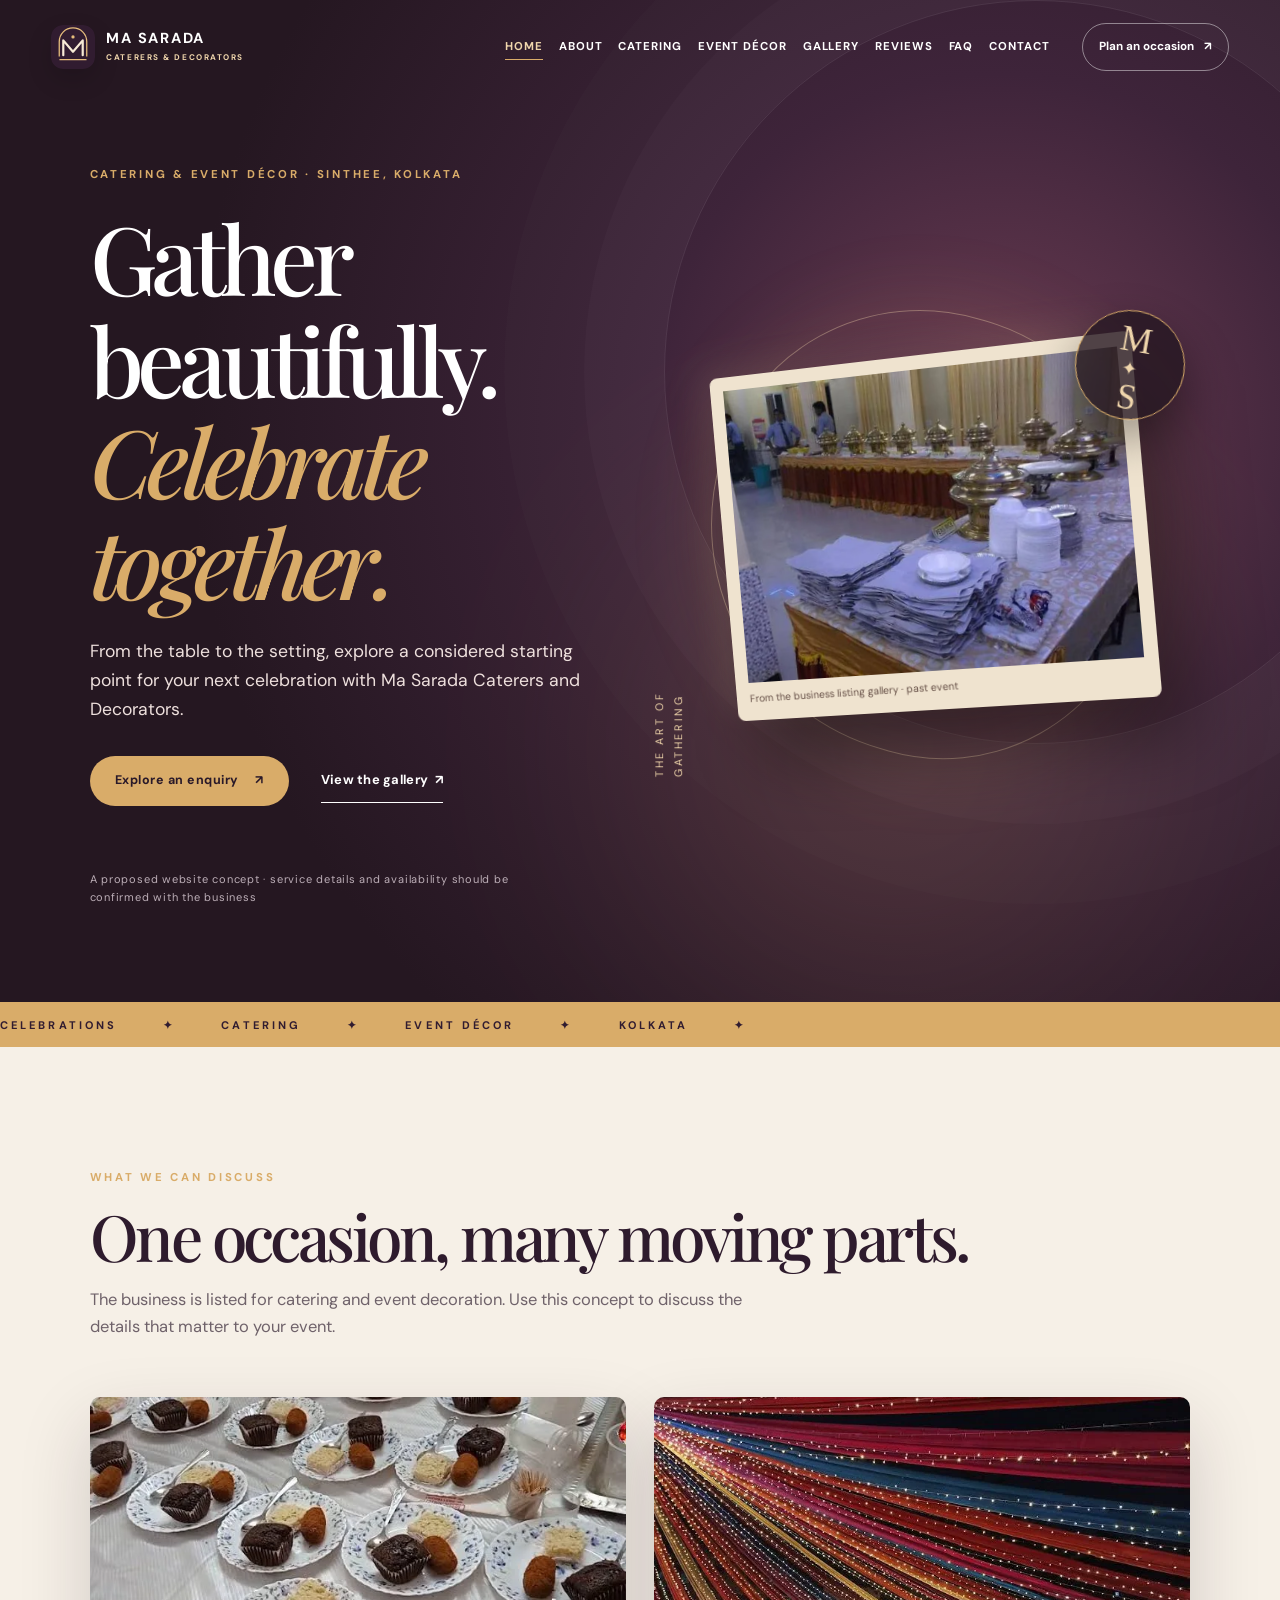
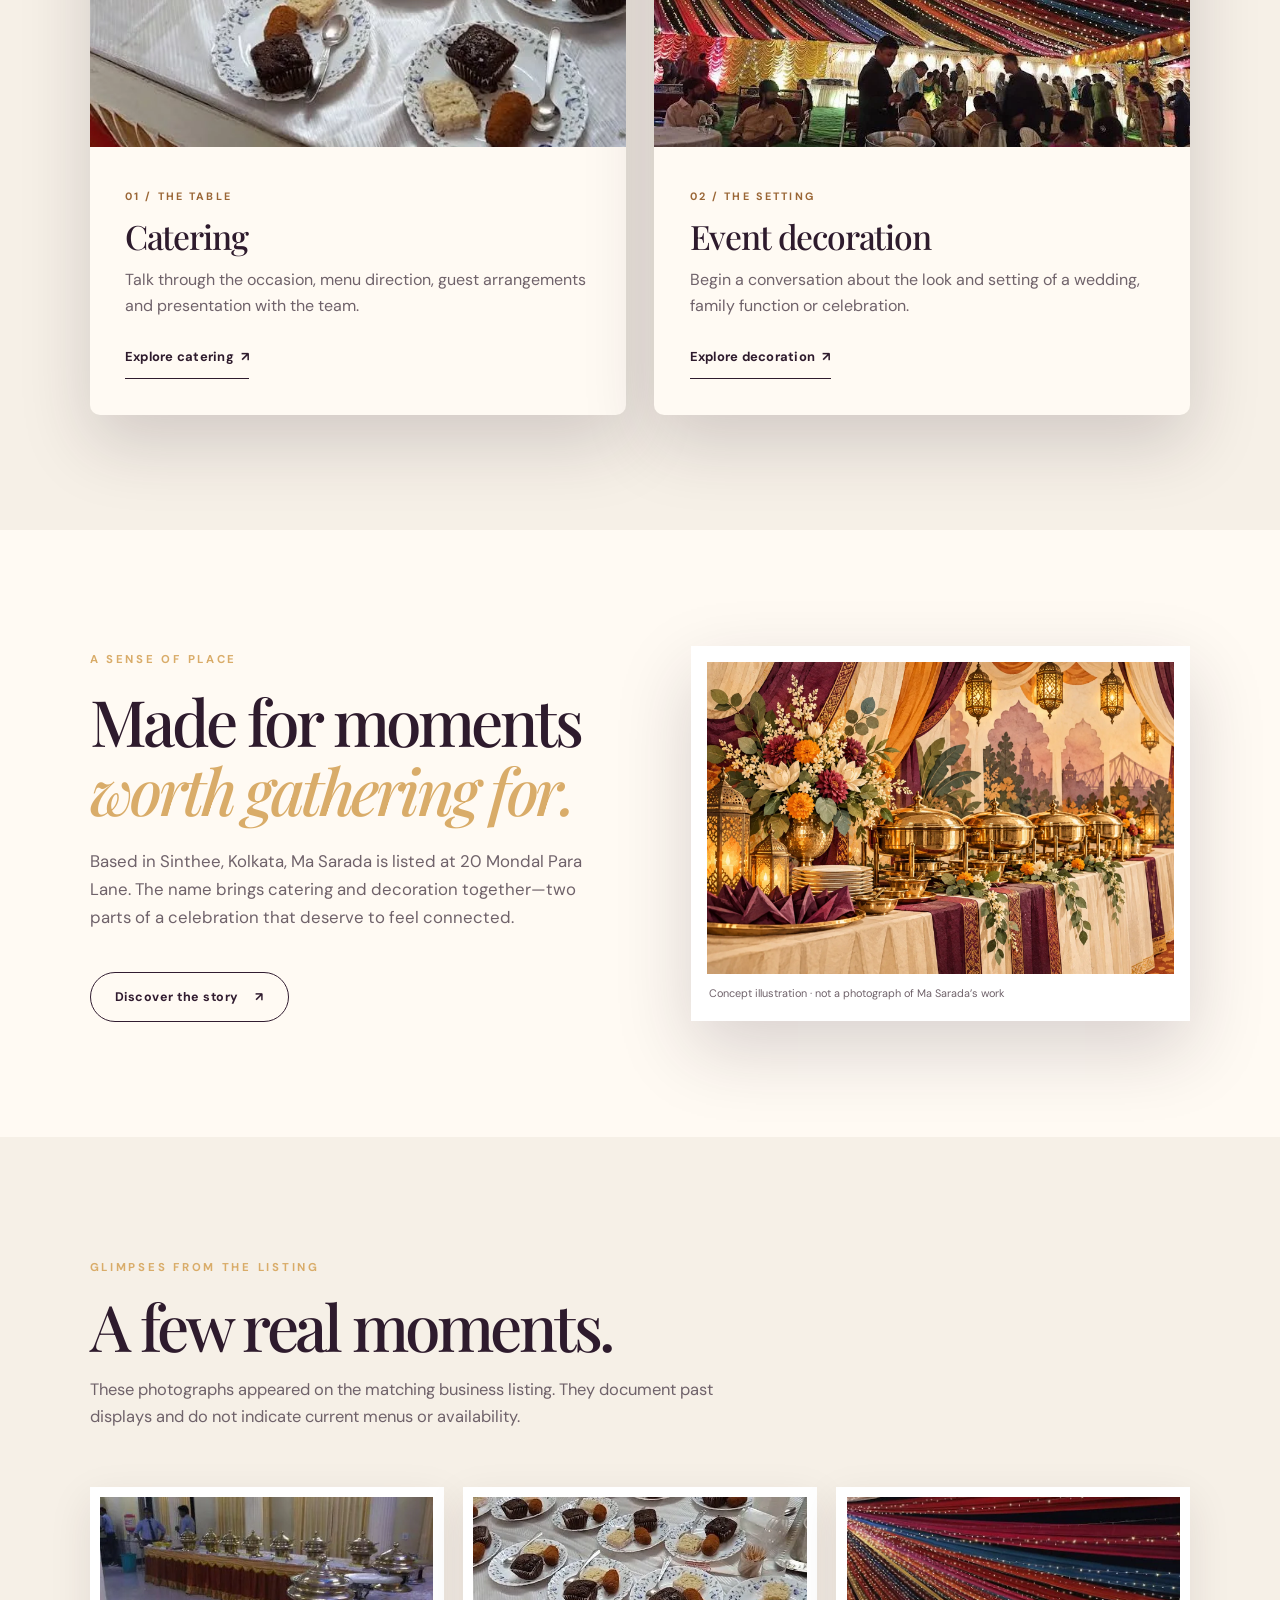
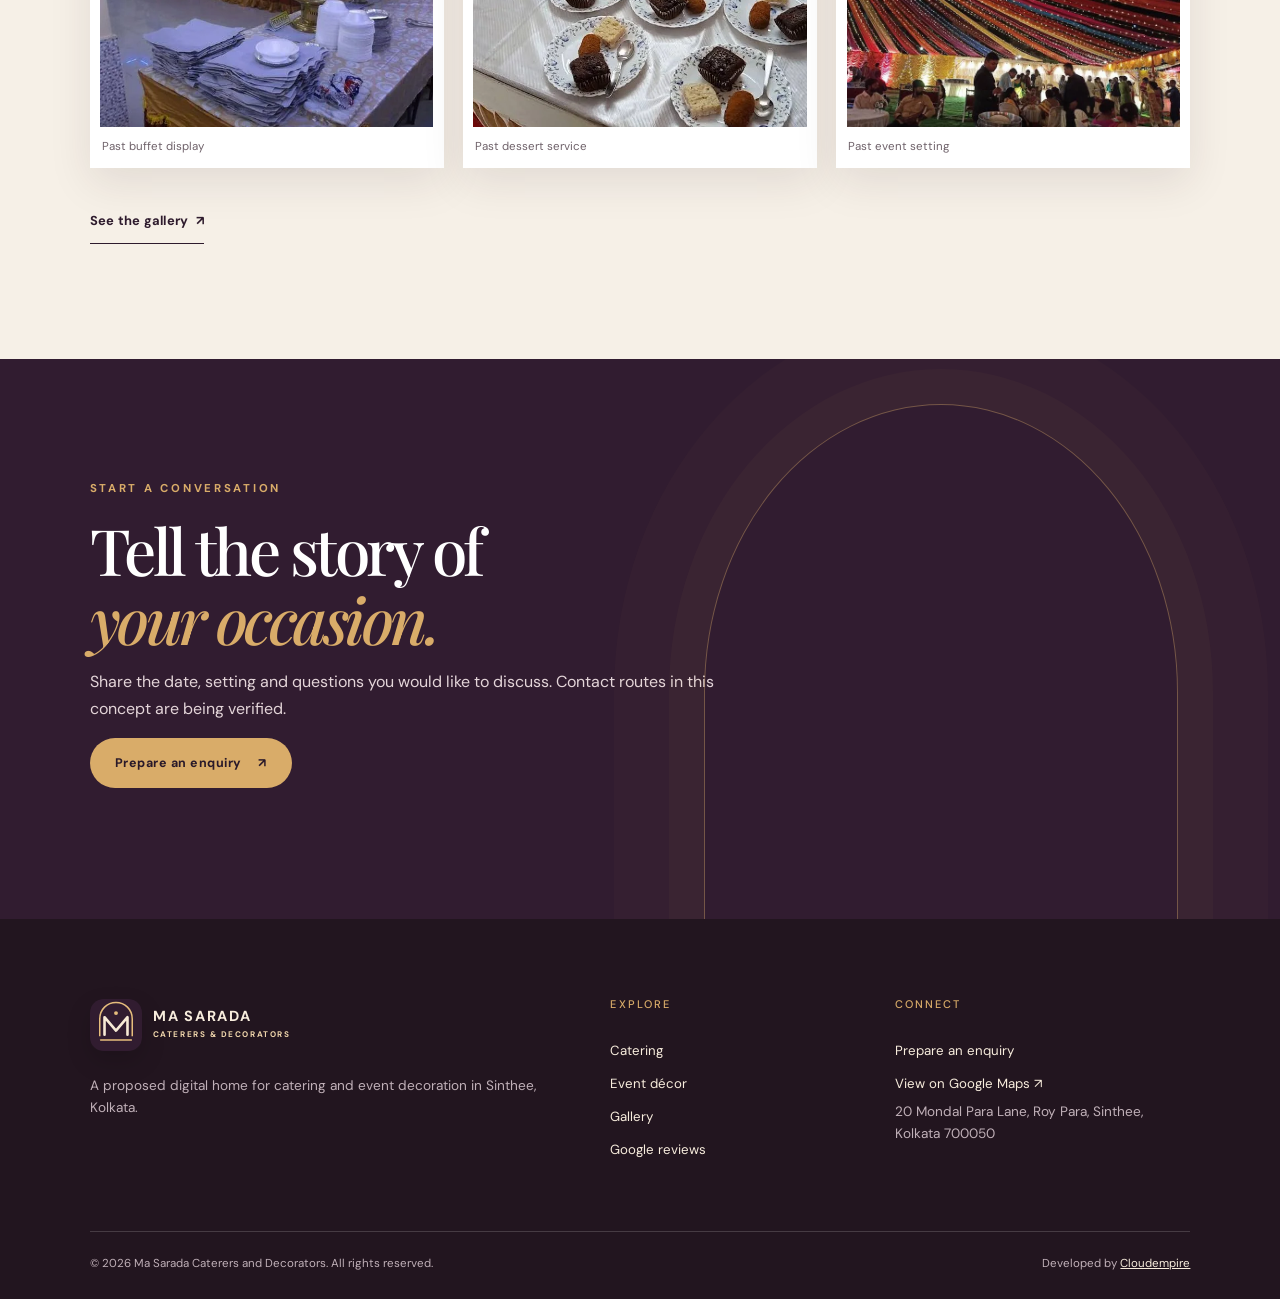
==== index.html @ 52043124 "Build Ma Sarada catering and decor website concept" ====
<!doctype html><html lang="en"><head><meta charset="utf-8"><meta name="viewport" content="width=device-width, initial-scale=1"><title>Ma Sarada Caterers and Decorators | Catering &amp; Event Décor in Sinthee</title><meta name="description" content="A proposed website concept for Ma Sarada Caterers and Decorators in Sinthee, Kolkata. Explore catering and celebration décor, photos, reviews, and ways to enquire."><link rel="canonical" href="https://cloudempiretech.github.io/ma-sarada-caterers-decorators-kolkata/"><meta name="theme-color" content="#311c30"><link rel="icon" type="image/svg+xml" href="favicon.svg"><link rel="stylesheet" href="styles.css"><meta property="og:title" content="Ma Sarada Caterers and Decorators | Catering &amp; Event Décor in Sinthee"><meta property="og:description" content="A proposed website concept for Ma Sarada Caterers and Decorators in Sinthee, Kolkata. Explore catering and celebration décor, photos, reviews, and ways to enquire."><meta property="og:url" content="https://cloudempiretech.github.io/ma-sarada-caterers-decorators-kolkata/"><meta property="og:type" content="website"><script type="application/ld+json">{"@context": "https://schema.org", "@type": "LocalBusiness", "name": "Ma Sarada Caterers and Decorators", "url": "https://cloudempiretech.github.io/ma-sarada-caterers-decorators-kolkata/", "description": "Catering and event decoration business listed in Sinthee, Kolkata.", "address": {"@type": "PostalAddress", "streetAddress": "20 Mondal Para Lane, Roy Para, Sinthee", "addressLocality": "Kolkata", "addressRegion": "West Bengal", "postalCode": "700050", "addressCountry": "IN"}, "hasMap": "https://www.google.com/maps/place/MA+SARADA+CATERERS+AND+DECORATORS/@22.62875,88.3886978,17z/data=!4m6!3m5!1s0x39f89deec45384e9:0x9afb1048fc7a527e!8m2!3d22.62875!4d88.3886978!16s%2Fg%2F11fxdtw3sg", "image": ["https://cloudempiretech.github.io/ma-sarada-caterers-decorators-kolkata/real-buffet.webp", "https://cloudempiretech.github.io/ma-sarada-caterers-decorators-kolkata/real-event.webp"]}</script></head><body><a class="skip-link" href="#main">Skip to content</a><div class="intro-veil" aria-hidden="true"></div><header class="site-header"><a class="brand" href="index.html" aria-label="Ma Sarada home"><img src="logo.svg" alt="" width="44" height="44"><span>MA SARADA<small>CATERERS & DECORATORS</small></span></a><nav id="site-nav" aria-label="Main navigation"><a href="index.html" class="active" aria-current=page>Home</a><a href="about.html" class="" >About</a><a href="catering.html" class="" >Catering</a><a href="decor.html" class="" >Event décor</a><a href="gallery.html" class="" >Gallery</a><a href="reviews.html" class="" >Reviews</a><a href="faq.html" class="" >FAQ</a><a href="contact.html" class="" >Contact</a></nav><a class="header-action" href="contact.html">Plan an occasion <span aria-hidden="true">↗</span></a><button class="menu-toggle" type="button" aria-expanded="false" aria-controls="site-nav" aria-label="Open menu"><span></span><span></span><span></span></button></header><main id="main">
<section class="hero"><div class="hero-glow"></div><div class="hero-copy"><span class="eyebrow">CATERING & EVENT DÉCOR · SINTHEE, KOLKATA</span><h1>Gather beautifully.<br><em>Celebrate together.</em></h1><p>From the table to the setting, explore a considered starting point for your next celebration with Ma Sarada Caterers and Decorators.</p><div class="actions"><a class="button button-gold" href="contact.html">Explore an enquiry<span aria-hidden="true">↗</span></a><a class="text-link" href="gallery.html">View the gallery <span aria-hidden="true">↗</span></a></div><div class="hero-note">A proposed website concept · service details and availability should be confirmed with the business</div></div><div class="hero-stage" aria-label="Catering gallery feature"><div class="stage-orbit"></div><figure class="hero-photo float-card"><img class="" src="real-buffet.webp" alt="Past event buffet with covered serving dishes and laid plates in the business gallery" loading="eager" decoding="async"><figcaption>From the business listing gallery · past event</figcaption></figure><div class="stage-seal">M<span>✦</span>S</div><div class="stage-caption">THE ART OF<br>GATHERING</div></div></section>
<section class="marquee" aria-label="Website sections"><div>CELEBRATIONS <span>✦</span> CATERING <span>✦</span> EVENT DÉCOR <span>✦</span> KOLKATA <span>✦</span></div></section>
<section class="section cream"><div class="section-head reveal"><span class="eyebrow">WHAT WE CAN DISCUSS</span><h2>One occasion, many moving parts.</h2><p>The business is listed for catering and event decoration. Use this concept to discuss the details that matter to your event.</p></div>
<div class="service-grid"><article class="service-card reveal"><div class="service-media"><img class="" src="real-dessert.webp" alt="Past catering display with plated sweets and desserts in the business gallery" loading="lazy" decoding="async"></div><div class="service-copy"><span class="service-number">01 / THE TABLE</span><h3>Catering</h3><p>Talk through the occasion, menu direction, guest arrangements and presentation with the team.</p><a class="arrow-link" href="catering.html">Explore catering <span aria-hidden="true">↗</span></a></div></article><article class="service-card reveal"><div class="service-media"><img class="" src="real-event.webp" alt="Past decorated gathering beneath a colourful fabric canopy in the business gallery" loading="lazy" decoding="async"></div><div class="service-copy"><span class="service-number">02 / THE SETTING</span><h3>Event decoration</h3><p>Begin a conversation about the look and setting of a wedding, family function or celebration.</p><a class="arrow-link" href="decor.html">Explore decoration <span aria-hidden="true">↗</span></a></div></article></div></section>
<section class="section story-split"><div class="story-copy reveal"><span class="eyebrow">A SENSE OF PLACE</span><h2>Made for moments<br><em>worth gathering for.</em></h2><p>Based in Sinthee, Kolkata, Ma Sarada is listed at 20 Mondal Para Lane. The name brings catering and decoration together—two parts of a celebration that deserve to feel connected.</p><a class="button button-outline" href="about.html">Discover the story <span aria-hidden="true">↗</span></a></div><figure class="illustration-frame reveal"><img class="" src="illustration-buffet.webp" alt="Illustration of a festive buffet with brass serving dishes and flowers" loading="lazy" decoding="async"><figcaption>Concept illustration · not a photograph of Ma Sarada’s work</figcaption></figure></section>
<section class="section cream"><div class="section-head reveal"><span class="eyebrow">GLIMPSES FROM THE LISTING</span><h2>A few real moments.</h2><p>These photographs appeared on the matching business listing. They document past displays and do not indicate current menus or availability.</p></div><div class="photo-row reveal"><figure><img class="" src="real-buffet.webp" alt="Past event buffet with covered dishes" loading="lazy" decoding="async"><figcaption>Past buffet display</figcaption></figure><figure><img class="" src="real-dessert.webp" alt="Plated desserts at a past catered event" loading="lazy" decoding="async"><figcaption>Past dessert service</figcaption></figure><figure><img class="" src="real-event.webp" alt="Past decorated event canopy with guests" loading="lazy" decoding="async"><figcaption>Past event setting</figcaption></figure></div><a class="arrow-link" href="gallery.html">See the gallery <span aria-hidden="true">↗</span></a></section>
<section class="section final-cta"><div class="reveal"><span class="eyebrow">START A CONVERSATION</span><h2>Tell the story of<br><em>your occasion.</em></h2><p>Share the date, setting and questions you would like to discuss. Contact routes in this concept are being verified.</p><a class="button button-gold" href="contact.html">Prepare an enquiry<span aria-hidden="true">↗</span></a></div><div class="cta-arch" aria-hidden="true"></div></section></main><footer class="footer"><div class="footer-main"><div><a class="brand footer-brand" href="index.html"><img src="logo.svg" alt="" width="52" height="52"><span>MA SARADA<small>CATERERS & DECORATORS</small></span></a><p>A proposed digital home for catering and event decoration in Sinthee, Kolkata.</p></div><div><h2>Explore</h2><a href="catering.html">Catering</a><a href="decor.html">Event décor</a><a href="gallery.html">Gallery</a><a href="reviews.html">Google reviews</a></div><div><h2>Connect</h2><a href="contact.html">Prepare an enquiry</a><a href="https://www.google.com/maps/place/MA+SARADA+CATERERS+AND+DECORATORS/@22.62875,88.3886978,17z/data=!4m6!3m5!1s0x39f89deec45384e9:0x9afb1048fc7a527e!8m2!3d22.62875!4d88.3886978!16s%2Fg%2F11fxdtw3sg" target="_blank" rel="noopener noreferrer" aria-label="View Ma Sarada Caterers and Decorators on Google Maps">View on Google Maps ↗</a><p>20 Mondal Para Lane, Roy Para, Sinthee, Kolkata 700050</p></div></div><div class="footer-bottom"><span>© 2026 Ma Sarada Caterers and Decorators. All rights reserved.</span><span>Developed by <a href="https://cloudempire.tech/" target="_blank" rel="noopener noreferrer">Cloudempire</a></span></div></footer><script src="script.js" defer></script></body></html>
---- styles.css ----
@import url('https://fonts.googleapis.com/css2?family=DM+Sans:wght@400;500;600;700&family=Playfair+Display:ital,wght@0,500;0,600;1,500&display=swap');
:root{--ink:#2e1b2d;--aubergine:#311c30;--aubergine-2:#44263d;--gold:#d9ac69;--gold-light:#f0d6ac;--cream:#f6f0e7;--paper:#fffaf3;--sage:#78826a;--muted:#6f626a;--line:rgba(50,30,47,.16);--shadow:0 28px 70px rgba(47,28,45,.18)}
*{box-sizing:border-box}html{scroll-behavior:smooth}body{margin:0;background:var(--paper);color:var(--ink);font-family:'DM Sans',Arial,sans-serif;font-size:16px;line-height:1.65}img{max-width:100%;display:block}a{color:inherit;text-decoration:none}button,input,textarea,select{font:inherit}button{cursor:pointer}h1,h2,h3,p,figure{margin-top:0}h1,h2,h3{font-family:'Playfair Display',Georgia,serif;font-weight:500;line-height:1.07}h1{font-size:clamp(3.8rem,7.4vw,8rem);letter-spacing:-.065em}h2{font-size:clamp(2.7rem,5vw,5.7rem);letter-spacing:-.055em}h3{font-size:2.1rem;letter-spacing:-.035em}em{font-weight:500;color:var(--gold);font-style:italic}p{max-width:62ch}a:focus-visible,button:focus-visible,input:focus-visible,textarea:focus-visible,select:focus-visible,summary:focus-visible{outline:3px solid #e19935;outline-offset:4px}.skip-link{position:absolute;z-index:999;top:-70px;left:1rem;background:#fff;padding:.75rem 1rem}.skip-link:focus{top:1rem}.intro-veil{position:fixed;z-index:200;inset:0;background:var(--aubergine);transform:translateY(-110%);pointer-events:none;animation:intro .9s cubic-bezier(.76,0,.24,1) both}@keyframes intro{0%{transform:translateY(0)}100%{transform:translateY(-110%)}}
.site-header{position:absolute;z-index:50;top:0;left:0;right:0;min-height:94px;display:flex;align-items:center;gap:2rem;padding:1rem clamp(1.2rem,4vw,5.5rem);color:#fff}.brand{display:inline-flex;align-items:center;gap:.7rem;min-width:max-content;font-weight:700;letter-spacing:.12em;font-size:.91rem;line-height:1.1}.brand img{border-radius:12px;box-shadow:0 10px 25px rgba(0,0,0,.15)}.brand small{display:block;font-size:.51rem;letter-spacing:.19em;margin-top:.4rem;color:var(--gold-light)}nav{display:flex;align-items:center;gap:clamp(.55rem,1.25vw,1.6rem);margin-left:auto}nav a{position:relative;font-size:.71rem;font-weight:700;letter-spacing:.08em;text-transform:uppercase;padding:.55rem 0;white-space:nowrap;transition:color .2s}nav a:after{content:'';position:absolute;left:0;bottom:.3rem;width:0;height:1px;background:var(--gold);transition:width .25s}nav a:hover,nav a.active{color:var(--gold-light)}nav a:hover:after,nav a.active:after{width:100%}.header-action{border:1px solid rgba(255,255,255,.45);padding:.85rem 1rem;border-radius:100px;white-space:nowrap;font-size:.73rem;font-weight:700;transition:background .2s,transform .2s}.header-action span,.button span,.arrow-link span,.text-link span{margin-left:.45rem}.header-action:hover{background:rgba(255,255,255,.12);transform:translateY(-2px)}.menu-toggle{display:none;min-width:44px;min-height:44px;border:1px solid rgba(255,255,255,.45);border-radius:50%;background:transparent;color:#fff;padding:.8rem}.menu-toggle span{display:block;width:18px;height:2px;background:currentColor;margin:3px auto}
.eyebrow{display:inline-block;color:var(--gold);text-transform:uppercase;letter-spacing:.24em;font-weight:700;font-size:.71rem}.button{display:inline-flex;align-items:center;justify-content:center;gap:.6rem;min-height:50px;padding:.83rem 1.5rem;border-radius:100px;font-size:.78rem;font-weight:700;letter-spacing:.04em;border:1px solid transparent;transition:transform .28s,box-shadow .28s,background .28s}.button:hover{transform:translateY(-4px);box-shadow:0 16px 28px rgba(0,0,0,.16)}.button-gold{background:var(--gold);color:#291929}.button-gold:hover{background:#f0c98d}.button-outline{border-color:var(--aubergine);color:var(--aubergine);background:transparent}.button-outline:hover{background:var(--aubergine);color:#fff}.arrow-link,.text-link{display:inline-flex;align-items:center;min-height:44px;font-size:.81rem;font-weight:700;letter-spacing:.02em;border-bottom:1px solid currentColor;transition:gap .2s,color .2s}.arrow-link:hover,.text-link:hover{color:#a2672c;gap:.5rem}.actions{display:flex;align-items:center;gap:2rem;flex-wrap:wrap}.text-link{color:#fff}
.hero{position:relative;min-height:min(880px,100svh);display:grid;grid-template-columns:1fr 1fr;align-items:center;gap:4vw;overflow:hidden;background:radial-gradient(circle at 78% 42%,#6b3c52 0,#3e243a 30%,#251721 70%);color:#fff;padding:10rem clamp(1.2rem,7vw,9rem) 6rem}.hero:before{content:'';position:absolute;width:58vw;height:58vw;max-width:800px;max-height:800px;border:1px solid rgba(255,255,255,.09);border-radius:50%;right:-10vw;top:0;box-shadow:0 0 0 80px rgba(255,255,255,.018),0 0 0 160px rgba(255,255,255,.013)}.hero-glow{position:absolute;inset:auto 10% 0 auto;width:40vw;height:40vw;border-radius:50%;background:#dfac60;filter:blur(130px);opacity:.13}.hero-copy{position:relative;z-index:2}.hero-copy h1{margin:1.3rem 0 1.5rem;max-width:850px;animation:rise .8s .22s both}.hero-copy>p{max-width:510px;color:#eee0dd;font-size:1.1rem;animation:rise .8s .36s both}.hero-copy .actions{margin-top:2rem;animation:rise .8s .5s both}.hero-note{font-size:.69rem;letter-spacing:.07em;color:#bcaeb7;margin-top:4rem;max-width:470px}.hero-stage{position:relative;z-index:1;min-height:530px;perspective:1100px;display:grid;place-items:center;animation:rise .9s .35s both}.stage-orbit{position:absolute;width:84%;aspect-ratio:1;border:1px solid rgba(239,210,165,.4);border-radius:48% 52% 46% 54%;transform:rotate(16deg);box-shadow:0 0 90px rgba(232,179,105,.12),inset 0 0 90px rgba(232,179,105,.08)}.stage-orbit:before{content:'';position:absolute;inset:12%;border:1px solid rgba(239,210,165,.22);border-radius:50%}.hero-photo{position:relative;width:min(82%,540px);margin:0;transform:rotate(-5deg) rotateY(-10deg);border:14px solid #efe3cf;border-radius:8px;box-shadow:24px 40px 70px rgba(0,0,0,.42),-16px -12px 35px rgba(248,222,177,.09);transition:transform .55s}.hero-photo:hover{transform:rotate(-1deg) rotateY(0) translateY(-8px)}.hero-photo img{width:100%;aspect-ratio:4/3;object-fit:cover}.hero-photo figcaption{background:#efe3cf;color:#665047;font-size:.66rem;padding:.5rem 0 0}.stage-seal{position:absolute;top:8%;right:1%;display:grid;place-items:center;width:110px;height:110px;border:1px solid var(--gold);border-radius:50%;background:rgba(38,23,33,.79);color:var(--gold-light);font-family:Georgia,serif;font-size:2.2rem;letter-spacing:-.12em;box-shadow:0 20px 45px rgba(0,0,0,.35);transform:rotate(10deg)}.stage-seal span{font-size:1.2rem;letter-spacing:0;margin:-1rem 0}.stage-caption{position:absolute;left:-3%;bottom:4%;writing-mode:vertical-rl;transform:rotate(180deg);color:var(--gold-light);font-size:.68rem;letter-spacing:.24em;line-height:1.8}@keyframes rise{from{opacity:0;transform:translateY(35px)}to{opacity:1;transform:translateY(0)}}
.marquee{overflow:hidden;background:var(--gold);color:var(--aubergine);padding:.85rem 0;font-size:.69rem;font-weight:700;letter-spacing:.28em;white-space:nowrap}.marquee div{width:max-content;animation:marquee 28s linear infinite}.marquee span{padding:0 2.5rem}@keyframes marquee{to{transform:translateX(-45%)}}
.section{padding:clamp(5rem,9vw,10rem) clamp(1.2rem,7vw,9rem);position:relative;overflow:hidden}.section.cream,.cream{background:var(--cream)}.section-head{max-width:890px;margin-bottom:3.5rem}.section-head h2{margin:.8rem 0 1rem}.section-head p{color:var(--muted);font-size:1.03rem}.service-grid{display:grid;grid-template-columns:1fr 1fr;gap:1.8rem}.service-card{background:var(--paper);border-radius:10px;overflow:hidden;box-shadow:var(--shadow);transform-style:preserve-3d;transition:transform .4s,box-shadow .4s}.service-card:hover{transform:perspective(900px) rotateX(2deg) rotateY(-2deg) translateY(-9px);box-shadow:0 36px 80px rgba(47,28,45,.24)}.service-media{overflow:hidden;max-height:380px}.service-media img{width:100%;height:350px;object-fit:cover;transition:transform .8s}.service-card:hover img{transform:scale(1.08)}.service-copy{padding:2.2rem}.service-copy h3{margin:.7rem 0}.service-copy p{color:var(--muted)}.service-number{font-size:.67rem;letter-spacing:.2em;font-weight:700;color:#9a6636}.story-split{display:grid;grid-template-columns:1fr 1fr;gap:clamp(2.5rem,8vw,10rem);align-items:center}.story-split h2{margin:1rem 0 1.5rem}.story-split p{color:var(--muted);font-size:1.05rem}.story-split .button{margin-top:1.5rem}.illustration-frame{margin:0;position:relative;padding:1rem;background:#fff;box-shadow:var(--shadow);transform:rotate(2deg);transition:transform .45s}.illustration-frame:hover{transform:rotate(0deg) translateY(-7px)}.illustration-frame img{width:100%;aspect-ratio:3/2;object-fit:cover}.illustration-frame figcaption{font-size:.68rem;color:var(--muted);padding:.7rem .1rem .1rem}.photo-row{display:grid;grid-template-columns:repeat(3,1fr);gap:1.2rem;margin-bottom:2rem}.photo-row figure,.gallery-item{margin:0;background:#fff;padding:.65rem;box-shadow:0 14px 40px rgba(45,27,43,.1)}.photo-row img{width:100%;height:230px;object-fit:cover}.photo-row figcaption,.gallery-item figcaption{font-size:.72rem;color:var(--muted);padding:.6rem .1rem .1rem}.final-cta{background:var(--aubergine);color:#fff;min-height:560px}.final-cta h2{margin:1rem 0}.final-cta p{color:#e4d5d9}.cta-arch{position:absolute;width:37vw;height:45vw;right:8%;top:8%;border:1px solid rgba(217,172,105,.4);border-radius:50% 50% 0 0;box-shadow:0 0 0 35px rgba(217,172,105,.03),0 0 0 90px rgba(217,172,105,.02)}
.page-hero{min-height:640px;padding:11rem clamp(1.2rem,7vw,9rem) 5rem;background:radial-gradient(circle at 75% 35%,#694052,#291827 58%);color:#fff;display:grid;grid-template-columns:1.05fr .95fr;gap:5vw;align-items:center;position:relative;overflow:hidden}.page-hero:before{content:'';position:absolute;width:60vw;height:60vw;border:1px solid rgba(255,255,255,.09);border-radius:50%;right:-18vw;top:-25vw}.page-hero>div,.page-hero figure{position:relative}.page-hero h1{font-size:clamp(3.8rem,6vw,7rem);margin:1.3rem 0}.page-hero p{color:#e4d6dd;font-size:1.08rem}.page-hero figure{margin:0;padding:12px;background:#f8ecd9;box-shadow:22px 30px 60px rgba(0,0,0,.3);transform:rotate(3deg)}.page-hero figure img{width:100%;height:min(420px,34vw);object-fit:cover}.page-hero figcaption{color:#664a4b;font-size:.68rem;padding:.5rem 0 0}.page-hero.compact{min-height:420px;grid-template-columns:1fr;padding-bottom:4rem}.page-hero.compact p{max-width:730px}.three-cards{display:grid;grid-template-columns:repeat(3,1fr);gap:1.2rem}.info-card{padding:2.2rem;background:#fff;min-height:250px;box-shadow:0 12px 38px rgba(47,28,45,.08);border-top:3px solid var(--gold);transition:transform .3s}.info-card:hover{transform:translateY(-8px)}.info-card span{font-size:.74rem;color:#a26937;letter-spacing:.2em}.info-card h3{margin:1.1rem 0 .5rem}.info-card p{color:var(--muted)}.gallery-grid{display:grid;grid-template-columns:repeat(3,1fr);gap:1.3rem;margin-bottom:2rem}.gallery-item{transition:transform .35s}.gallery-item:hover{transform:translateY(-8px) rotate(-1deg)}.gallery-item img{width:100%;height:310px;object-fit:cover}.gallery-item figcaption{min-height:2.5rem}.review-grid{display:grid;grid-template-columns:repeat(3,1fr);gap:1.3rem}.review-card{background:#fff;padding:2.2rem;box-shadow:var(--shadow)}.review-card h2{font-size:2rem;margin:.8rem 0 .2rem}.review-card span,.review-card p{color:var(--muted);font-size:.85rem}.review-card p{font-size:1rem;margin:1.7rem 0}.rating{color:#a66c33;letter-spacing:.15em}.fine-print{font-size:.82rem;color:var(--muted);margin:2rem 0}.faq-list{max-width:980px;margin:auto}.faq-list details{border-bottom:1px solid var(--line);padding:1.4rem 0}.faq-list summary{font-family:'Playfair Display',Georgia,serif;font-size:1.65rem;cursor:pointer;list-style:none;display:flex;justify-content:space-between;gap:1rem}.faq-list summary:after{content:'+';font-family:Arial,sans-serif;color:#a66c33}.faq-list details[open] summary:after{content:'−'}.faq-list details p{color:var(--muted);margin:1rem 0}.contact-grid{display:grid;grid-template-columns:.8fr 1.2fr;gap:3rem;align-items:start}.contact-stack{display:grid;gap:1.3rem}.contact-card,.enquiry-form{background:#fff;padding:2rem;box-shadow:var(--shadow);border-radius:8px}.contact-card h2,.enquiry-form h2{font-size:2rem;letter-spacing:-.03em}.contact-card p,.enquiry-form p{color:var(--muted)}.card-icon{display:grid;place-items:center;width:48px;height:48px;border:1px solid #d7b47b;border-radius:50%;font-size:1.5rem;color:#a36b33;margin-bottom:1.3rem}.enquiry-form h2{margin:1rem 0}.enquiry-form label{font-size:.82rem;font-weight:700;display:block;margin:1.2rem 0 .35rem}.enquiry-form input,.enquiry-form textarea,.enquiry-form select{display:block;width:100%;border:1px solid #cdbfc0;border-radius:4px;background:#fffefa;color:var(--ink);padding:.8rem .9rem;min-height:47px}.enquiry-form textarea{resize:vertical}.enquiry-form button{margin-top:1.4rem}.form-result{margin-top:2rem;padding:1.3rem;background:var(--cream)}.form-result button{margin-top:.8rem}#copy-status{margin:.8rem 0 0}
.footer{background:#22151f;color:#f8eddd;padding:5rem clamp(1.2rem,7vw,9rem) 1.6rem}.footer-main{display:grid;grid-template-columns:2fr 1fr 1.25fr;gap:3rem;padding-bottom:4rem}.footer-brand{margin-bottom:1.5rem}.footer p{color:#c0b0b8;font-size:.85rem}.footer-main>div>h2{font-family:'DM Sans',sans-serif;font-size:.69rem;color:var(--gold);letter-spacing:.19em;text-transform:uppercase;margin-bottom:1.5rem}.footer-main>div>a:not(.brand){display:block;font-size:.83rem;padding:.35rem 0;transition:color .2s}.footer-main>div>a:hover{color:var(--gold)}.footer-bottom{border-top:1px solid rgba(255,255,255,.16);padding-top:1.4rem;display:flex;justify-content:space-between;gap:1rem;font-size:.72rem;color:#c0b0b8}.footer-bottom a{text-decoration:underline;color:#f8eddd}.reveal{opacity:0;transform:translateY(32px);transition:opacity .8s,transform .8s}.reveal.is-visible{opacity:1;transform:translateY(0)}.reveal:nth-child(2){transition-delay:.1s}.reveal:nth-child(3){transition-delay:.2s}
@media(max-width:1100px){.site-header{gap:1rem}nav{gap:.65rem}nav a{font-size:.62rem}.header-action{display:none}.hero{padding-left:5vw;padding-right:5vw}.section{padding-left:5vw;padding-right:5vw}.page-hero{padding-left:5vw;padding-right:5vw}}
@media(max-width:800px){.site-header{position:absolute;min-height:75px}.menu-toggle{display:block;margin-left:auto;z-index:53}nav{display:none;position:absolute;top:76px;left:1rem;right:1rem;margin:0;padding:1rem;background:#392238;border:1px solid rgba(255,255,255,.15);border-radius:8px;box-shadow:var(--shadow);flex-direction:column;align-items:stretch;gap:0}nav.open{display:flex}nav a{font-size:.85rem;padding:.7rem}.hero{grid-template-columns:1fr;min-height:auto;padding:8rem 5vw 4rem}.hero-copy h1{font-size:clamp(3.6rem,11vw,6.5rem)}.hero-stage{min-height:440px}.hero-photo{width:min(70%,430px)}.service-grid,.story-split,.contact-grid{grid-template-columns:1fr}.story-split{gap:3rem}.page-hero{grid-template-columns:1fr;padding-top:8rem;gap:2rem}.page-hero figure img{height:350px}.three-cards,.gallery-grid,.review-grid{grid-template-columns:repeat(2,1fr)}.photo-row{grid-template-columns:repeat(2,1fr)}.footer-main{grid-template-columns:1.6fr 1fr}.footer-main>div:last-child{grid-column:1/-1}}
@media(max-width:540px){.brand{font-size:.72rem}.brand small{font-size:.41rem}.brand img{width:40px;height:40px}.hero{padding:7.5rem 1.2rem 3rem}.hero-copy h1{font-size:clamp(3.15rem,13vw,5rem)}.hero-copy>p{font-size:.97rem}.hero-stage{min-height:330px}.hero-photo{width:77%;border-width:9px}.stage-seal{width:70px;height:70px;font-size:1.3rem}.stage-seal span{font-size:.75rem}.stage-caption{font-size:.5rem}.section{padding:4.5rem 1.2rem}.service-grid,.three-cards,.gallery-grid,.review-grid,.photo-row,.footer-main{grid-template-columns:1fr}.photo-row img{height:250px}.page-hero{padding:7.5rem 1.2rem 3.5rem;min-height:auto}.page-hero.compact{min-height:360px}.page-hero h1{font-size:clamp(3.2rem,12vw,5rem)}.page-hero figure img{height:260px}.contact-grid{gap:1.2rem}.footer{padding:4rem 1.2rem 1.5rem}.footer-main>div:last-child{grid-column:auto}.footer-bottom{flex-direction:column}.cta-arch{display:none}}
@media(prefers-reduced-motion:reduce){html{scroll-behavior:auto}.intro-veil{display:none}*,*:before,*:after{animation-duration:.01ms!important;animation-iteration-count:1!important;transition-duration:.01ms!important}.reveal{opacity:1;transform:none}}
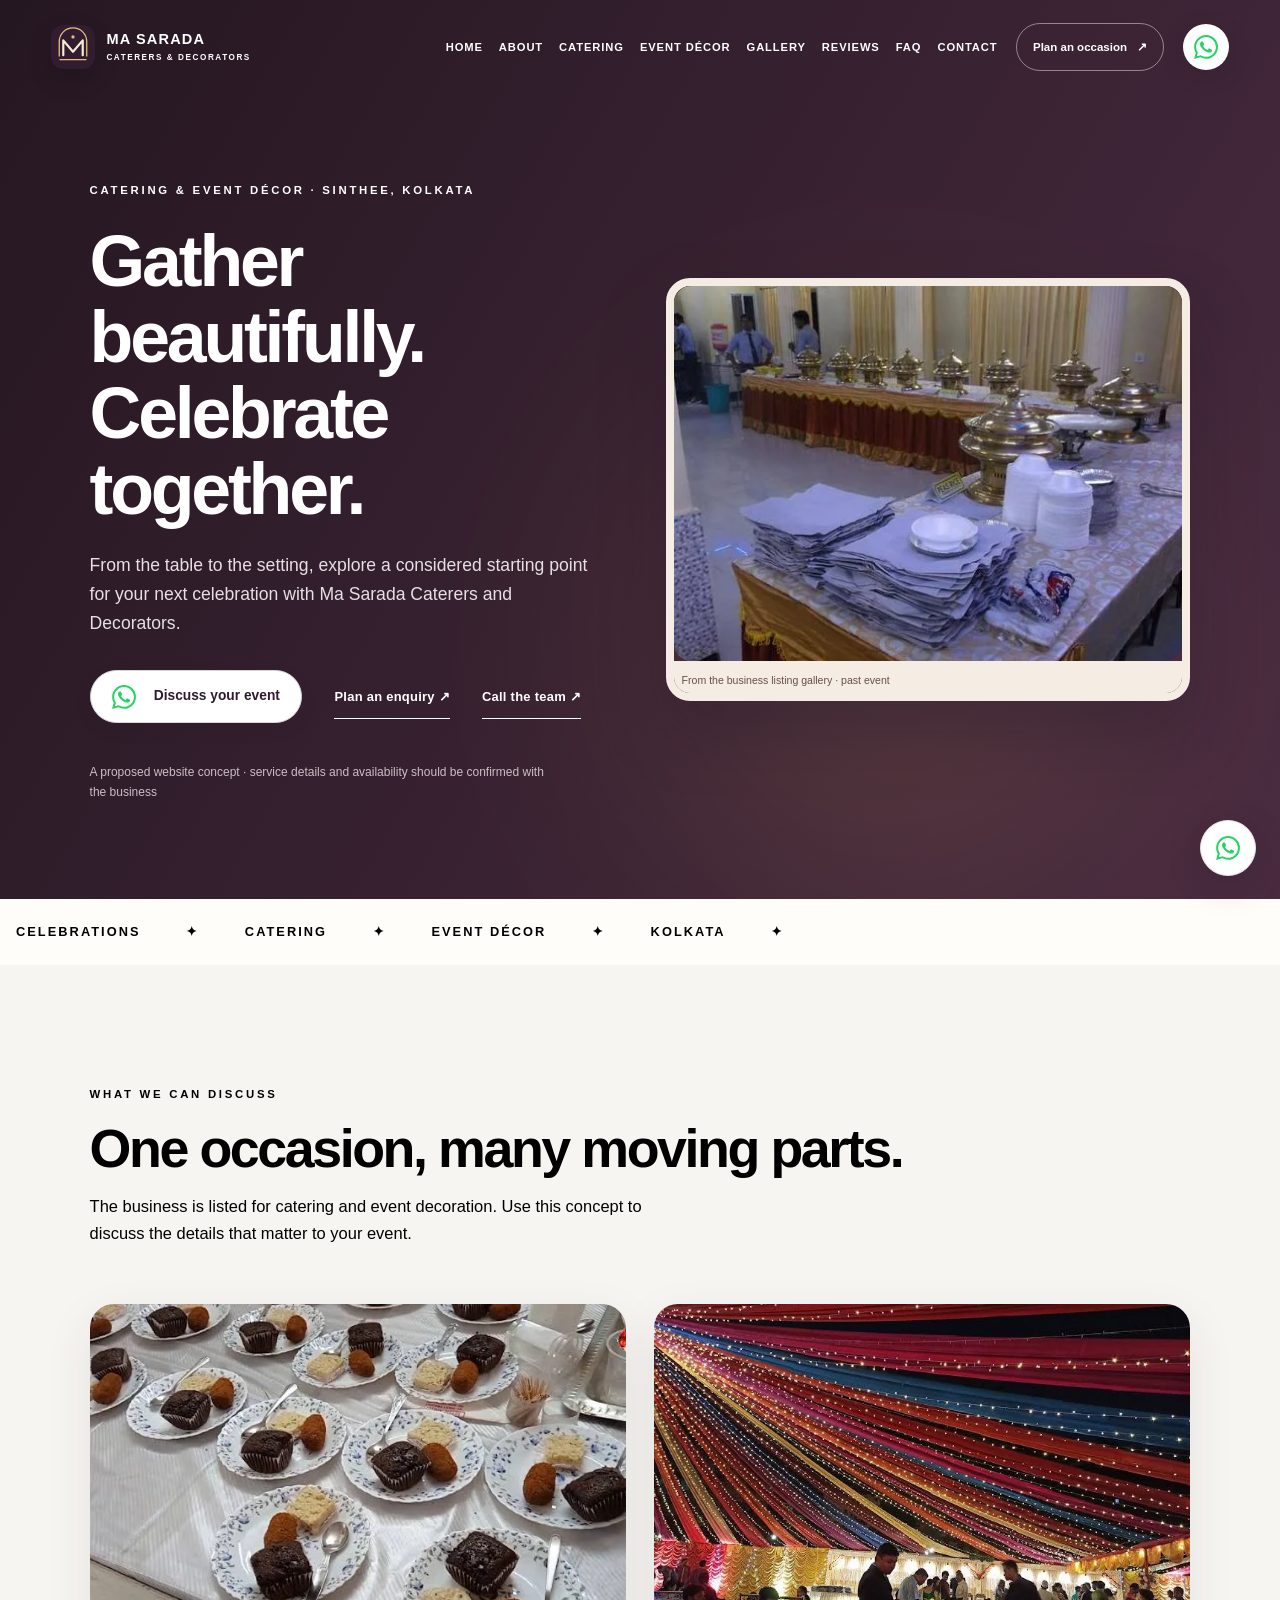
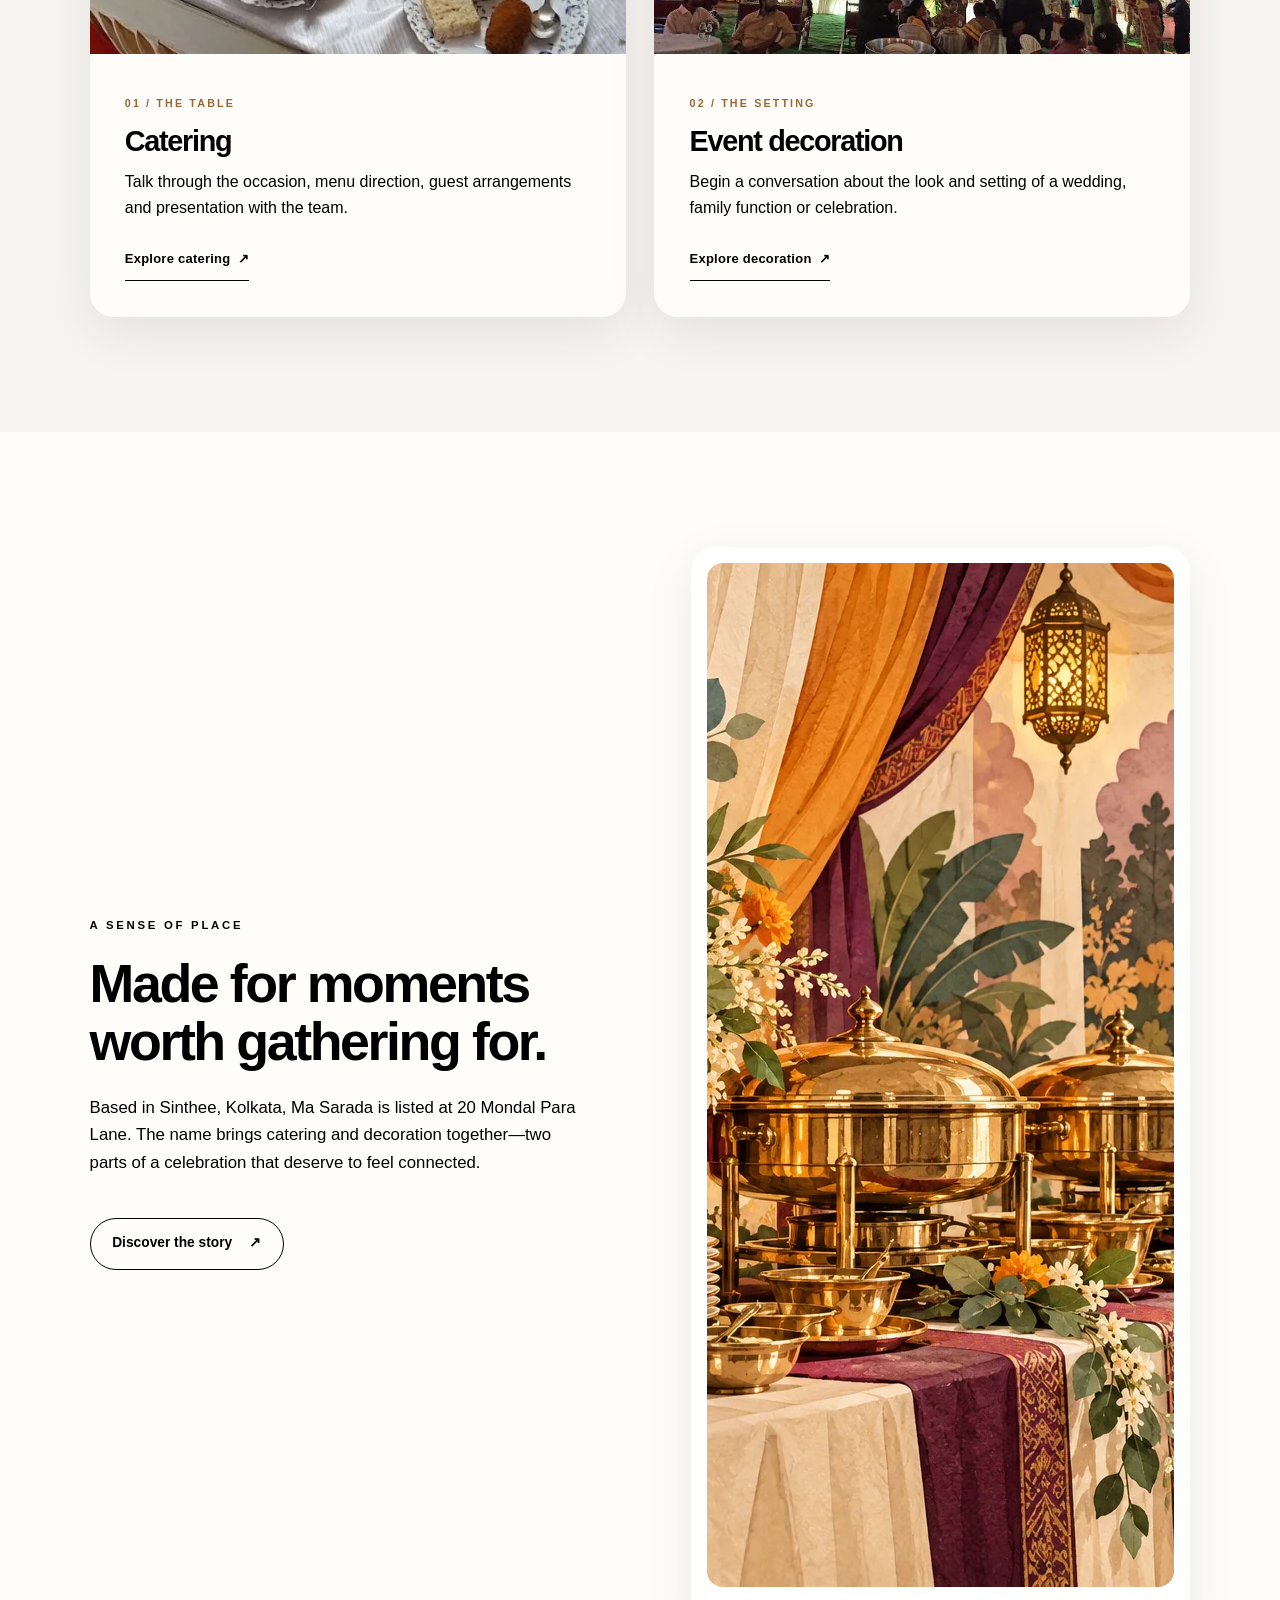
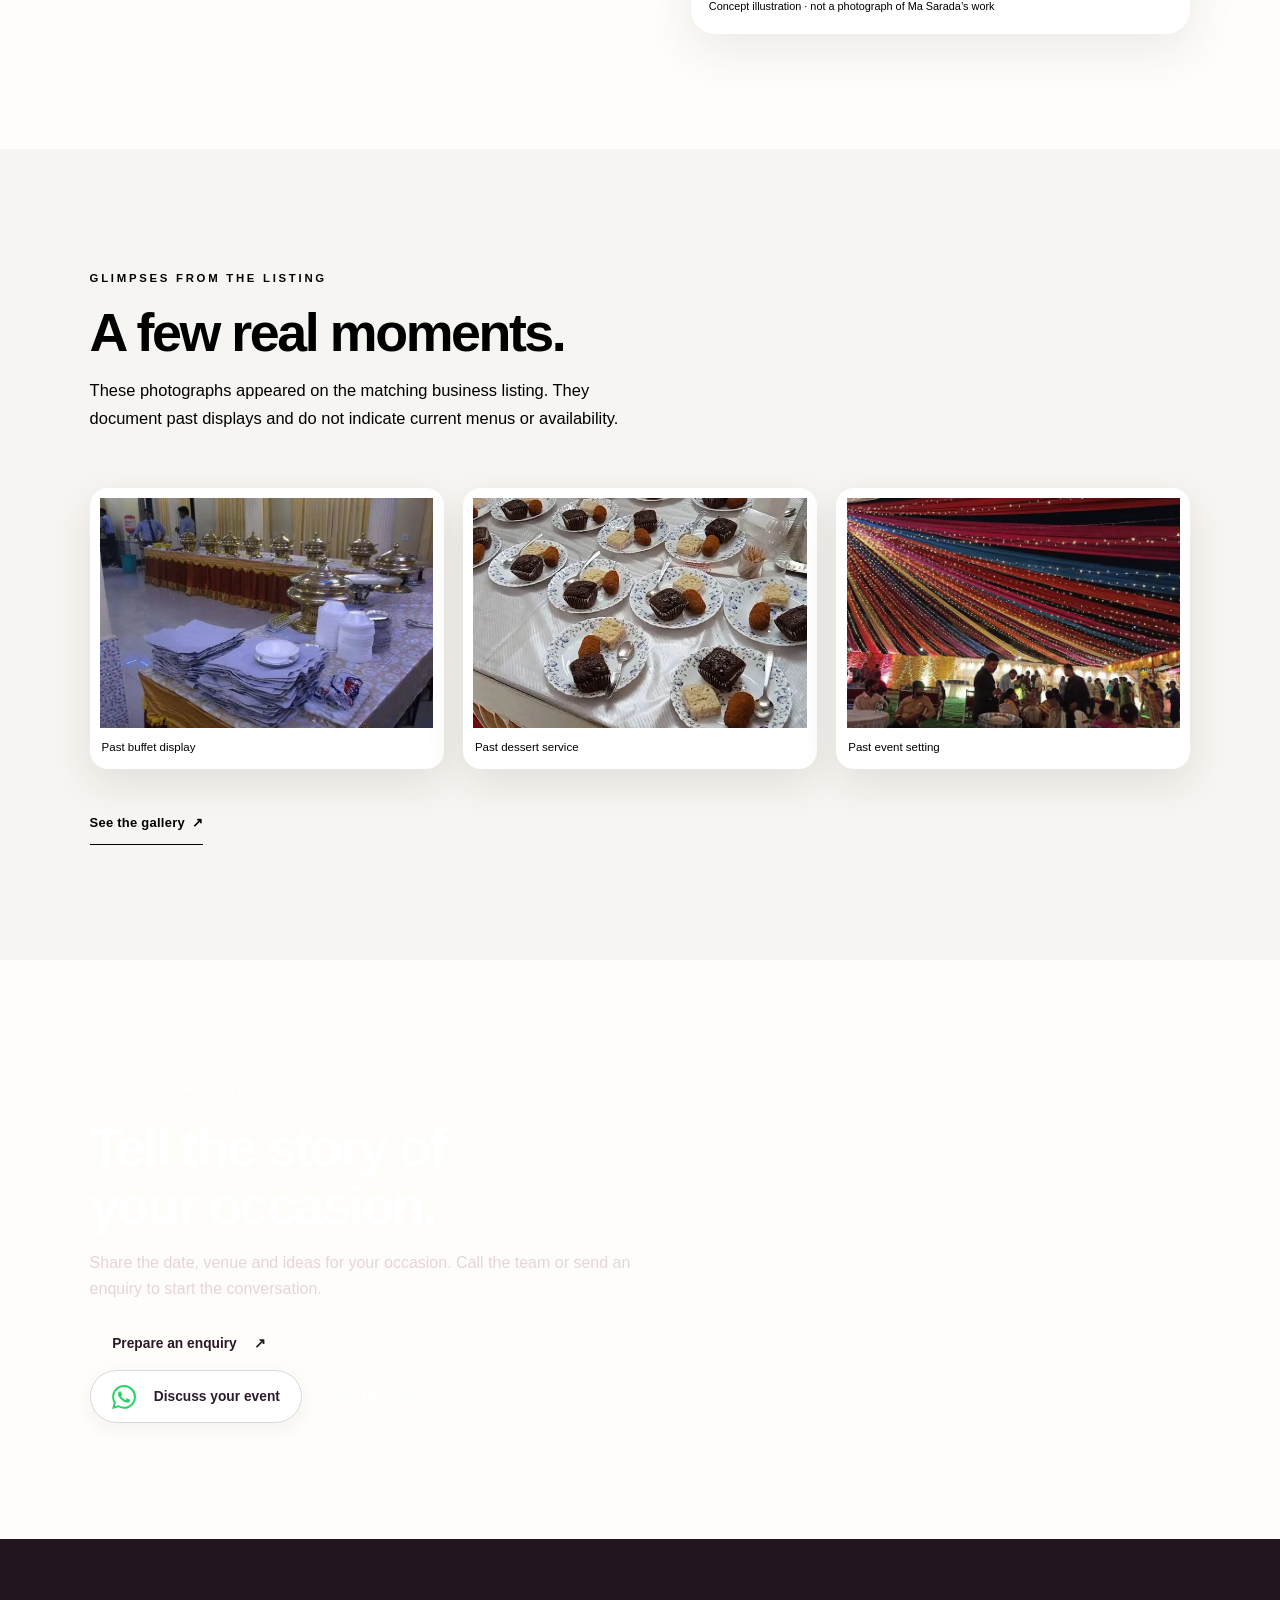
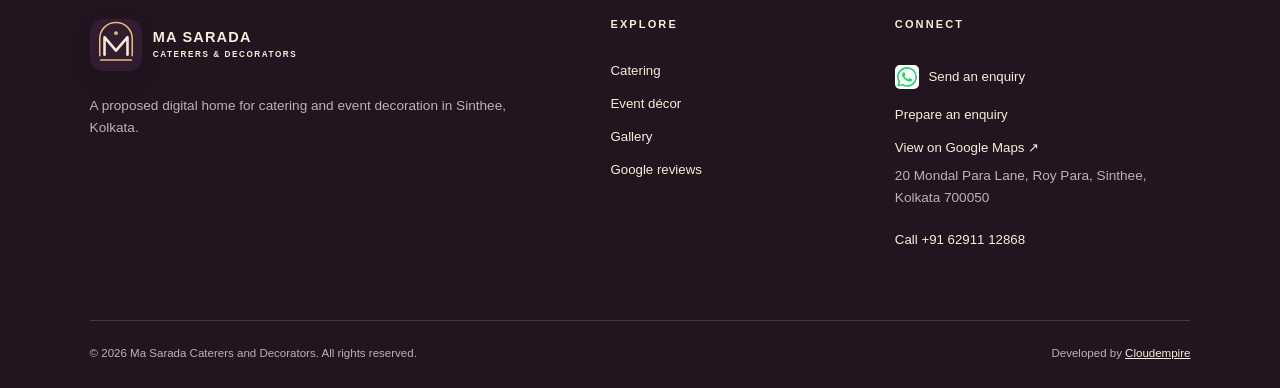
==== commit 1a319eb9: "Refine Ma Sarada design and add verified phone and WhatsApp enquiries" ====
--- a/index.html
+++ b/index.html
@@ -1,8 +1,9 @@
-<!doctype html><html lang="en"><head><meta charset="utf-8"><meta name="viewport" content="width=device-width, initial-scale=1"><title>Ma Sarada Caterers and Decorators | Catering &amp; Event Décor in Sinthee</title><meta name="description" content="A proposed website concept for Ma Sarada Caterers and Decorators in Sinthee, Kolkata. Explore catering and celebration décor, photos, reviews, and ways to enquire."><link rel="canonical" href="https://cloudempiretech.github.io/ma-sarada-caterers-decorators-kolkata/"><meta name="theme-color" content="#311c30"><link rel="icon" type="image/svg+xml" href="favicon.svg"><link rel="stylesheet" href="styles.css"><meta property="og:title" content="Ma Sarada Caterers and Decorators | Catering &amp; Event Décor in Sinthee"><meta property="og:description" content="A proposed website concept for Ma Sarada Caterers and Decorators in Sinthee, Kolkata. Explore catering and celebration décor, photos, reviews, and ways to enquire."><meta property="og:url" content="https://cloudempiretech.github.io/ma-sarada-caterers-decorators-kolkata/"><meta property="og:type" content="website"><script type="application/ld+json">{"@context": "https://schema.org", "@type": "LocalBusiness", "name": "Ma Sarada Caterers and Decorators", "url": "https://cloudempiretech.github.io/ma-sarada-caterers-decorators-kolkata/", "description": "Catering and event decoration business listed in Sinthee, Kolkata.", "address": {"@type": "PostalAddress", "streetAddress": "20 Mondal Para Lane, Roy Para, Sinthee", "addressLocality": "Kolkata", "addressRegion": "West Bengal", "postalCode": "700050", "addressCountry": "IN"}, "hasMap": "https://www.google.com/maps/place/MA+SARADA+CATERERS+AND+DECORATORS/@22.62875,88.3886978,17z/data=!4m6!3m5!1s0x39f89deec45384e9:0x9afb1048fc7a527e!8m2!3d22.62875!4d88.3886978!16s%2Fg%2F11fxdtw3sg", "image": ["https://cloudempiretech.github.io/ma-sarada-caterers-decorators-kolkata/real-buffet.webp", "https://cloudempiretech.github.io/ma-sarada-caterers-decorators-kolkata/real-event.webp"]}</script></head><body><a class="skip-link" href="#main">Skip to content</a><div class="intro-veil" aria-hidden="true"></div><header class="site-header"><a class="brand" href="index.html" aria-label="Ma Sarada home"><img src="logo.svg" alt="" width="44" height="44"><span>MA SARADA<small>CATERERS & DECORATORS</small></span></a><nav id="site-nav" aria-label="Main navigation"><a href="index.html" class="active" aria-current=page>Home</a><a href="about.html" class="" >About</a><a href="catering.html" class="" >Catering</a><a href="decor.html" class="" >Event décor</a><a href="gallery.html" class="" >Gallery</a><a href="reviews.html" class="" >Reviews</a><a href="faq.html" class="" >FAQ</a><a href="contact.html" class="" >Contact</a></nav><a class="header-action" href="contact.html">Plan an occasion <span aria-hidden="true">↗</span></a><button class="menu-toggle" type="button" aria-expanded="false" aria-controls="site-nav" aria-label="Open menu"><span></span><span></span><span></span></button></header><main id="main">
-<section class="hero"><div class="hero-glow"></div><div class="hero-copy"><span class="eyebrow">CATERING & EVENT DÉCOR · SINTHEE, KOLKATA</span><h1>Gather beautifully.<br><em>Celebrate together.</em></h1><p>From the table to the setting, explore a considered starting point for your next celebration with Ma Sarada Caterers and Decorators.</p><div class="actions"><a class="button button-gold" href="contact.html">Explore an enquiry<span aria-hidden="true">↗</span></a><a class="text-link" href="gallery.html">View the gallery <span aria-hidden="true">↗</span></a></div><div class="hero-note">A proposed website concept · service details and availability should be confirmed with the business</div></div><div class="hero-stage" aria-label="Catering gallery feature"><div class="stage-orbit"></div><figure class="hero-photo float-card"><img class="" src="real-buffet.webp" alt="Past event buffet with covered serving dishes and laid plates in the business gallery" loading="eager" decoding="async"><figcaption>From the business listing gallery · past event</figcaption></figure><div class="stage-seal">M<span>✦</span>S</div><div class="stage-caption">THE ART OF<br>GATHERING</div></div></section>
-<section class="marquee" aria-label="Website sections"><div>CELEBRATIONS <span>✦</span> CATERING <span>✦</span> EVENT DÉCOR <span>✦</span> KOLKATA <span>✦</span></div></section>
+<!DOCTYPE html>
+<html lang="en"><head><meta charset="utf-8"/><meta content="width=device-width, initial-scale=1" name="viewport"/><title>Ma Sarada Caterers and Decorators | Catering &amp; Event Décor in Sinthee</title><meta content="A proposed website concept for Ma Sarada Caterers and Decorators in Sinthee, Kolkata. Explore catering and celebration décor, photos, reviews, and ways to enquire." name="description"/><link href="https://cloudempiretech.github.io/ma-sarada-caterers-decorators-kolkata/" rel="canonical"/><meta content="#311c30" name="theme-color"/><link href="favicon.svg" rel="icon" type="image/svg+xml"/><link href="styles.css" rel="stylesheet"/><meta content="Ma Sarada Caterers and Decorators | Catering &amp; Event Décor in Sinthee" property="og:title"/><meta content="A proposed website concept for Ma Sarada Caterers and Decorators in Sinthee, Kolkata. Explore catering and celebration décor, photos, reviews, and ways to enquire." property="og:description"/><meta content="https://cloudempiretech.github.io/ma-sarada-caterers-decorators-kolkata/" property="og:url"/><meta content="website" property="og:type"/><script type="application/ld+json">{"@context": "https://schema.org", "@type": "LocalBusiness", "name": "Ma Sarada Caterers and Decorators", "url": "https://cloudempiretech.github.io/ma-sarada-caterers-decorators-kolkata/", "description": "Catering and event decoration business listed in Sinthee, Kolkata.", "address": {"@type": "PostalAddress", "streetAddress": "20 Mondal Para Lane, Roy Para, Sinthee", "addressLocality": "Kolkata", "addressRegion": "West Bengal", "postalCode": "700050", "addressCountry": "IN"}, "hasMap": "https://www.google.com/maps/place/MA+SARADA+CATERERS+AND+DECORATORS/@22.62875,88.3886978,17z/data=!4m6!3m5!1s0x39f89deec45384e9:0x9afb1048fc7a527e!8m2!3d22.62875!4d88.3886978!16s%2Fg%2F11fxdtw3sg", "image": ["https://cloudempiretech.github.io/ma-sarada-caterers-decorators-kolkata/real-buffet.webp", "https://cloudempiretech.github.io/ma-sarada-caterers-decorators-kolkata/real-event.webp"], "telephone": "+916291112868"}</script></head><body><a class="skip-link" href="#main">Skip to content</a><div aria-hidden="true" class="intro-veil"></div><header class="site-header"><a aria-label="Ma Sarada home" class="brand" href="index.html"><img alt="" height="44" src="logo.svg" width="44"/><span>MA SARADA<small>CATERERS &amp; DECORATORS</small></span></a><nav aria-label="Main navigation" id="site-nav"><a aria-current="page" class="active" href="index.html">Home</a><a class="" href="about.html">About</a><a class="" href="catering.html">Catering</a><a class="" href="decor.html">Event décor</a><a class="" href="gallery.html">Gallery</a><a class="" href="reviews.html">Reviews</a><a class="" href="faq.html">FAQ</a><a class="" href="contact.html">Contact</a></nav><a class="header-action" href="contact.html">Plan an occasion <span aria-hidden="true">↗</span></a><a aria-label="Message Ma Sarada on WhatsApp" class="channel-icon header-whatsapp" href="https://wa.me/916291112868" rel="noopener noreferrer" target="_blank" title="Message Ma Sarada on WhatsApp"><img alt="" class="whatsapp-mark" height="24" src="whatsapp.svg" width="24"/></a><button aria-controls="site-nav" aria-expanded="false" aria-label="Open menu" class="menu-toggle" type="button"><span></span><span></span><span></span></button></header><main id="main">
+<section class="hero"><div class="hero-glow"></div><div class="hero-copy"><span class="eyebrow">CATERING &amp; EVENT DÉCOR · SINTHEE, KOLKATA</span><h1>Gather beautifully.<br/><em>Celebrate together.</em></h1><p>From the table to the setting, explore a considered starting point for your next celebration with Ma Sarada Caterers and Decorators.</p><div class="actions"><a aria-label="Discuss your event on WhatsApp" class="button button-whatsapp" href="https://wa.me/916291112868?text=Hello%20Ma%20Sarada%2C%20I%20would%20like%20to%20discuss%20an%20event." rel="noopener noreferrer" target="_blank" title="Message Ma Sarada on WhatsApp"><img alt="" class="whatsapp-mark" height="24" src="whatsapp.svg" width="24"/><span>Discuss your event</span></a><a class="text-link" href="contact.html">Plan an enquiry ↗</a><a class="text-link" href="tel:+916291112868">Call the team ↗</a></div><div class="hero-note">A proposed website concept · service details and availability should be confirmed with the business</div></div><div aria-label="Catering gallery feature" class="hero-stage"><div class="stage-orbit"></div><figure class="hero-photo float-card"><img alt="Past event buffet with covered serving dishes and laid plates in the business gallery" class="" decoding="async" height="375" loading="eager" src="real-buffet.webp" width="503"/><figcaption>From the business listing gallery · past event</figcaption></figure><div class="stage-seal">M<span>✦</span>S</div><div class="stage-caption">THE ART OF<br/>GATHERING</div></div></section>
+<section aria-label="Website sections" class="marquee"><div>CELEBRATIONS <span>✦</span> CATERING <span>✦</span> EVENT DÉCOR <span>✦</span> KOLKATA <span>✦</span></div></section>
 <section class="section cream"><div class="section-head reveal"><span class="eyebrow">WHAT WE CAN DISCUSS</span><h2>One occasion, many moving parts.</h2><p>The business is listed for catering and event decoration. Use this concept to discuss the details that matter to your event.</p></div>
-<div class="service-grid"><article class="service-card reveal"><div class="service-media"><img class="" src="real-dessert.webp" alt="Past catering display with plated sweets and desserts in the business gallery" loading="lazy" decoding="async"></div><div class="service-copy"><span class="service-number">01 / THE TABLE</span><h3>Catering</h3><p>Talk through the occasion, menu direction, guest arrangements and presentation with the team.</p><a class="arrow-link" href="catering.html">Explore catering <span aria-hidden="true">↗</span></a></div></article><article class="service-card reveal"><div class="service-media"><img class="" src="real-event.webp" alt="Past decorated gathering beneath a colourful fabric canopy in the business gallery" loading="lazy" decoding="async"></div><div class="service-copy"><span class="service-number">02 / THE SETTING</span><h3>Event decoration</h3><p>Begin a conversation about the look and setting of a wedding, family function or celebration.</p><a class="arrow-link" href="decor.html">Explore decoration <span aria-hidden="true">↗</span></a></div></article></div></section>
-<section class="section story-split"><div class="story-copy reveal"><span class="eyebrow">A SENSE OF PLACE</span><h2>Made for moments<br><em>worth gathering for.</em></h2><p>Based in Sinthee, Kolkata, Ma Sarada is listed at 20 Mondal Para Lane. The name brings catering and decoration together—two parts of a celebration that deserve to feel connected.</p><a class="button button-outline" href="about.html">Discover the story <span aria-hidden="true">↗</span></a></div><figure class="illustration-frame reveal"><img class="" src="illustration-buffet.webp" alt="Illustration of a festive buffet with brass serving dishes and flowers" loading="lazy" decoding="async"><figcaption>Concept illustration · not a photograph of Ma Sarada’s work</figcaption></figure></section>
-<section class="section cream"><div class="section-head reveal"><span class="eyebrow">GLIMPSES FROM THE LISTING</span><h2>A few real moments.</h2><p>These photographs appeared on the matching business listing. They document past displays and do not indicate current menus or availability.</p></div><div class="photo-row reveal"><figure><img class="" src="real-buffet.webp" alt="Past event buffet with covered dishes" loading="lazy" decoding="async"><figcaption>Past buffet display</figcaption></figure><figure><img class="" src="real-dessert.webp" alt="Plated desserts at a past catered event" loading="lazy" decoding="async"><figcaption>Past dessert service</figcaption></figure><figure><img class="" src="real-event.webp" alt="Past decorated event canopy with guests" loading="lazy" decoding="async"><figcaption>Past event setting</figcaption></figure></div><a class="arrow-link" href="gallery.html">See the gallery <span aria-hidden="true">↗</span></a></section>
-<section class="section final-cta"><div class="reveal"><span class="eyebrow">START A CONVERSATION</span><h2>Tell the story of<br><em>your occasion.</em></h2><p>Share the date, setting and questions you would like to discuss. Contact routes in this concept are being verified.</p><a class="button button-gold" href="contact.html">Prepare an enquiry<span aria-hidden="true">↗</span></a></div><div class="cta-arch" aria-hidden="true"></div></section></main><footer class="footer"><div class="footer-main"><div><a class="brand footer-brand" href="index.html"><img src="logo.svg" alt="" width="52" height="52"><span>MA SARADA<small>CATERERS & DECORATORS</small></span></a><p>A proposed digital home for catering and event decoration in Sinthee, Kolkata.</p></div><div><h2>Explore</h2><a href="catering.html">Catering</a><a href="decor.html">Event décor</a><a href="gallery.html">Gallery</a><a href="reviews.html">Google reviews</a></div><div><h2>Connect</h2><a href="contact.html">Prepare an enquiry</a><a href="https://www.google.com/maps/place/MA+SARADA+CATERERS+AND+DECORATORS/@22.62875,88.3886978,17z/data=!4m6!3m5!1s0x39f89deec45384e9:0x9afb1048fc7a527e!8m2!3d22.62875!4d88.3886978!16s%2Fg%2F11fxdtw3sg" target="_blank" rel="noopener noreferrer" aria-label="View Ma Sarada Caterers and Decorators on Google Maps">View on Google Maps ↗</a><p>20 Mondal Para Lane, Roy Para, Sinthee, Kolkata 700050</p></div></div><div class="footer-bottom"><span>© 2026 Ma Sarada Caterers and Decorators. All rights reserved.</span><span>Developed by <a href="https://cloudempire.tech/" target="_blank" rel="noopener noreferrer">Cloudempire</a></span></div></footer><script src="script.js" defer></script></body></html>+<div class="service-grid"><article class="service-card reveal"><div class="service-media"><img alt="Past catering display with plated sweets and desserts in the business gallery" class="" decoding="async" height="415" loading="lazy" src="real-dessert.webp" width="739"/></div><div class="service-copy"><span class="service-number">01 / THE TABLE</span><h3>Catering</h3><p>Talk through the occasion, menu direction, guest arrangements and presentation with the team.</p><a class="arrow-link" href="catering.html">Explore catering <span aria-hidden="true">↗</span></a></div></article><article class="service-card reveal"><div class="service-media"><img alt="Past decorated gathering beneath a colourful fabric canopy in the business gallery" class="" decoding="async" height="526" loading="lazy" src="real-event.webp" width="720"/></div><div class="service-copy"><span class="service-number">02 / THE SETTING</span><h3>Event decoration</h3><p>Begin a conversation about the look and setting of a wedding, family function or celebration.</p><a class="arrow-link" href="decor.html">Explore decoration <span aria-hidden="true">↗</span></a></div></article></div></section>
+<section class="section story-split"><div class="story-copy reveal"><span class="eyebrow">A SENSE OF PLACE</span><h2>Made for moments<br/><em>worth gathering for.</em></h2><p>Based in Sinthee, Kolkata, Ma Sarada is listed at 20 Mondal Para Lane. The name brings catering and decoration together—two parts of a celebration that deserve to feel connected.</p><a class="button button-outline" href="about.html">Discover the story <span aria-hidden="true">↗</span></a></div><figure class="illustration-frame reveal"><img alt="Illustration of a festive buffet with brass serving dishes and flowers" class="" decoding="async" height="1024" loading="lazy" src="illustration-buffet.webp" width="1536"/><figcaption>Concept illustration · not a photograph of Ma Sarada’s work</figcaption></figure></section>
+<section class="section cream"><div class="section-head reveal"><span class="eyebrow">GLIMPSES FROM THE LISTING</span><h2>A few real moments.</h2><p>These photographs appeared on the matching business listing. They document past displays and do not indicate current menus or availability.</p></div><div class="photo-row reveal"><figure><img alt="Past event buffet with covered dishes" class="" decoding="async" height="375" loading="lazy" src="real-buffet.webp" width="503"/><figcaption>Past buffet display</figcaption></figure><figure><img alt="Plated desserts at a past catered event" class="" decoding="async" height="415" loading="lazy" src="real-dessert.webp" width="739"/><figcaption>Past dessert service</figcaption></figure><figure><img alt="Past decorated event canopy with guests" class="" decoding="async" height="526" loading="lazy" src="real-event.webp" width="720"/><figcaption>Past event setting</figcaption></figure></div><a class="arrow-link" href="gallery.html">See the gallery <span aria-hidden="true">↗</span></a></section>
+<section class="section final-cta"><div class="reveal"><span class="eyebrow">START A CONVERSATION</span><h2>Tell the story of<br/><em>your occasion.</em></h2><p>Share the date, venue and ideas for your occasion. Call the team or send an enquiry to start the conversation.</p><a class="button button-gold" href="contact.html">Prepare an enquiry<span aria-hidden="true">↗</span></a><div class="actions"><a aria-label="Discuss your event on WhatsApp" class="button button-whatsapp" href="https://wa.me/916291112868?text=Hello%20Ma%20Sarada%2C%20I%20would%20like%20to%20discuss%20an%20event." rel="noopener noreferrer" target="_blank" title="Message Ma Sarada on WhatsApp"><img alt="" class="whatsapp-mark" height="24" src="whatsapp.svg" width="24"/><span>Discuss your event</span></a><a class="text-link" href="tel:+916291112868">Call the team ↗</a></div></div><div aria-hidden="true" class="cta-arch"></div></section></main><footer class="footer"><div class="footer-main"><div><a class="brand footer-brand" href="index.html"><img alt="" height="52" src="logo.svg" width="52"/><span>MA SARADA<small>CATERERS &amp; DECORATORS</small></span></a><p>A proposed digital home for catering and event decoration in Sinthee, Kolkata.</p></div><div><h2>Explore</h2><a href="catering.html">Catering</a><a href="decor.html">Event décor</a><a href="gallery.html">Gallery</a><a href="reviews.html">Google reviews</a></div><div><h2>Connect</h2><a aria-label="Send an enquiry on WhatsApp" class="footer-whatsapp" href="https://wa.me/916291112868?text=Hello%20Ma%20Sarada%2C%20I%20would%20like%20to%20discuss%20an%20event." rel="noopener noreferrer" target="_blank" title="Message Ma Sarada on WhatsApp"><img alt="" class="whatsapp-mark" height="24" src="whatsapp.svg" width="24"/><span>Send an enquiry</span></a><a href="contact.html">Prepare an enquiry</a><a aria-label="View Ma Sarada Caterers and Decorators on Google Maps" href="https://www.google.com/maps/place/MA+SARADA+CATERERS+AND+DECORATORS/@22.62875,88.3886978,17z/data=!4m6!3m5!1s0x39f89deec45384e9:0x9afb1048fc7a527e!8m2!3d22.62875!4d88.3886978!16s%2Fg%2F11fxdtw3sg" rel="noopener noreferrer" target="_blank">View on Google Maps ↗</a><p>20 Mondal Para Lane, Roy Para, Sinthee, Kolkata 700050</p><a class="phone-link" href="tel:+916291112868">Call +91 62911 12868</a></div></div><div class="footer-bottom"><span>© 2026 Ma Sarada Caterers and Decorators. All rights reserved.</span><span>Developed by <a href="https://cloudempire.tech/" rel="noopener noreferrer" target="_blank">Cloudempire</a></span></div></footer><script defer="" src="script.js"></script><a aria-label="Message Ma Sarada on WhatsApp" class="channel-icon whatsapp-float" href="https://wa.me/916291112868?text=Hello%20Ma%20Sarada%2C%20I%20would%20like%20to%20enquire." rel="noopener noreferrer" target="_blank" title="Message Ma Sarada on WhatsApp"><img alt="" class="whatsapp-mark" height="24" src="whatsapp.svg" width="24"/></a></body></html>
--- a/styles.css
+++ b/styles.css
@@ -1,4 +1,4 @@
-@import url('https://fonts.googleapis.com/css2?family=DM+Sans:wght@400;500;600;700&family=Playfair+Display:ital,wght@0,500;0,600;1,500&display=swap');
+500;600;700&family=Playfair+Display:ital,wght@0,500;0,600;1,500&display=swap');
 :root{--ink:#2e1b2d;--aubergine:#311c30;--aubergine-2:#44263d;--gold:#d9ac69;--gold-light:#f0d6ac;--cream:#f6f0e7;--paper:#fffaf3;--sage:#78826a;--muted:#6f626a;--line:rgba(50,30,47,.16);--shadow:0 28px 70px rgba(47,28,45,.18)}
 *{box-sizing:border-box}html{scroll-behavior:smooth}body{margin:0;background:var(--paper);color:var(--ink);font-family:'DM Sans',Arial,sans-serif;font-size:16px;line-height:1.65}img{max-width:100%;display:block}a{color:inherit;text-decoration:none}button,input,textarea,select{font:inherit}button{cursor:pointer}h1,h2,h3,p,figure{margin-top:0}h1,h2,h3{font-family:'Playfair Display',Georgia,serif;font-weight:500;line-height:1.07}h1{font-size:clamp(3.8rem,7.4vw,8rem);letter-spacing:-.065em}h2{font-size:clamp(2.7rem,5vw,5.7rem);letter-spacing:-.055em}h3{font-size:2.1rem;letter-spacing:-.035em}em{font-weight:500;color:var(--gold);font-style:italic}p{max-width:62ch}a:focus-visible,button:focus-visible,input:focus-visible,textarea:focus-visible,select:focus-visible,summary:focus-visible{outline:3px solid #e19935;outline-offset:4px}.skip-link{position:absolute;z-index:999;top:-70px;left:1rem;background:#fff;padding:.75rem 1rem}.skip-link:focus{top:1rem}.intro-veil{position:fixed;z-index:200;inset:0;background:var(--aubergine);transform:translateY(-110%);pointer-events:none;animation:intro .9s cubic-bezier(.76,0,.24,1) both}@keyframes intro{0%{transform:translateY(0)}100%{transform:translateY(-110%)}}
 .site-header{position:absolute;z-index:50;top:0;left:0;right:0;min-height:94px;display:flex;align-items:center;gap:2rem;padding:1rem clamp(1.2rem,4vw,5.5rem);color:#fff}.brand{display:inline-flex;align-items:center;gap:.7rem;min-width:max-content;font-weight:700;letter-spacing:.12em;font-size:.91rem;line-height:1.1}.brand img{border-radius:12px;box-shadow:0 10px 25px rgba(0,0,0,.15)}.brand small{display:block;font-size:.51rem;letter-spacing:.19em;margin-top:.4rem;color:var(--gold-light)}nav{display:flex;align-items:center;gap:clamp(.55rem,1.25vw,1.6rem);margin-left:auto}nav a{position:relative;font-size:.71rem;font-weight:700;letter-spacing:.08em;text-transform:uppercase;padding:.55rem 0;white-space:nowrap;transition:color .2s}nav a:after{content:'';position:absolute;left:0;bottom:.3rem;width:0;height:1px;background:var(--gold);transition:width .25s}nav a:hover,nav a.active{color:var(--gold-light)}nav a:hover:after,nav a.active:after{width:100%}.header-action{border:1px solid rgba(255,255,255,.45);padding:.85rem 1rem;border-radius:100px;white-space:nowrap;font-size:.73rem;font-weight:700;transition:background .2s,transform .2s}.header-action span,.button span,.arrow-link span,.text-link span{margin-left:.45rem}.header-action:hover{background:rgba(255,255,255,.12);transform:translateY(-2px)}.menu-toggle{display:none;min-width:44px;min-height:44px;border:1px solid rgba(255,255,255,.45);border-radius:50%;background:transparent;color:#fff;padding:.8rem}.menu-toggle span{display:block;width:18px;height:2px;background:currentColor;margin:3px auto}
@@ -12,3 +12,38 @@
 @media(max-width:800px){.site-header{position:absolute;min-height:75px}.menu-toggle{display:block;margin-left:auto;z-index:53}nav{display:none;position:absolute;top:76px;left:1rem;right:1rem;margin:0;padding:1rem;background:#392238;border:1px solid rgba(255,255,255,.15);border-radius:8px;box-shadow:var(--shadow);flex-direction:column;align-items:stretch;gap:0}nav.open{display:flex}nav a{font-size:.85rem;padding:.7rem}.hero{grid-template-columns:1fr;min-height:auto;padding:8rem 5vw 4rem}.hero-copy h1{font-size:clamp(3.6rem,11vw,6.5rem)}.hero-stage{min-height:440px}.hero-photo{width:min(70%,430px)}.service-grid,.story-split,.contact-grid{grid-template-columns:1fr}.story-split{gap:3rem}.page-hero{grid-template-columns:1fr;padding-top:8rem;gap:2rem}.page-hero figure img{height:350px}.three-cards,.gallery-grid,.review-grid{grid-template-columns:repeat(2,1fr)}.photo-row{grid-template-columns:repeat(2,1fr)}.footer-main{grid-template-columns:1.6fr 1fr}.footer-main>div:last-child{grid-column:1/-1}}
 @media(max-width:540px){.brand{font-size:.72rem}.brand small{font-size:.41rem}.brand img{width:40px;height:40px}.hero{padding:7.5rem 1.2rem 3rem}.hero-copy h1{font-size:clamp(3.15rem,13vw,5rem)}.hero-copy>p{font-size:.97rem}.hero-stage{min-height:330px}.hero-photo{width:77%;border-width:9px}.stage-seal{width:70px;height:70px;font-size:1.3rem}.stage-seal span{font-size:.75rem}.stage-caption{font-size:.5rem}.section{padding:4.5rem 1.2rem}.service-grid,.three-cards,.gallery-grid,.review-grid,.photo-row,.footer-main{grid-template-columns:1fr}.photo-row img{height:250px}.page-hero{padding:7.5rem 1.2rem 3.5rem;min-height:auto}.page-hero.compact{min-height:360px}.page-hero h1{font-size:clamp(3.2rem,12vw,5rem)}.page-hero figure img{height:260px}.contact-grid{gap:1.2rem}.footer{padding:4rem 1.2rem 1.5rem}.footer-main>div:last-child{grid-column:auto}.footer-bottom{flex-direction:column}.cta-arch{display:none}}
 @media(prefers-reduced-motion:reduce){html{scroll-behavior:auto}.intro-veil{display:none}*,*:before,*:after{animation-duration:.01ms!important;animation-iteration-count:1!important;transition-duration:.01ms!important}.reveal{opacity:1;transform:none}}
+
+/* Clean editorial layout: system typography, quiet depth, lightweight motion. */
+:root{--paper:#fffdf9;--cream:#f7f5f1;--shadow:0 16px 48px rgba(47,28,45,.09)}
+body{font-family:-apple-system,BlinkMacSystemFont,"Segoe UI",Arial,sans-serif;line-height:1.65}
+h1,h2,h3,.faq-list summary{font-family:inherit;font-weight:700;letter-spacing:-.045em;line-height:1.08}
+h1{font-size:clamp(3.1rem,5.6vw,6.7rem)}h2{font-size:clamp(2.4rem,4.2vw,4.8rem)}h3{font-size:1.8rem}
+em{font-style:normal;font-weight:inherit}.intro-veil{animation-duration:.45s}
+.site-header{gap:1.15rem}.brand{letter-spacing:.08em}nav a{font-size:.7rem}
+.header-action{font-size:.72rem;white-space:nowrap}
+.hero{min-height:760px;padding-top:11rem;padding-bottom:6rem;background:linear-gradient(120deg,#251721,#492b40)}
+.hero:before,.page-hero:before,.stage-orbit,.stage-seal,.stage-caption,.cta-arch{display:none}
+.hero-copy h1{font-size:clamp(3.1rem,5.6vw,6.7rem);line-height:1.06}.hero-copy>p{font-size:1.1rem;color:#e8dfe5}
+.hero-stage{min-height:400px}.hero-photo{width:100%;border:8px solid #f5ede4;border-radius:24px;transform:none;overflow:hidden;box-shadow:0 30px 65px #180e2340}
+.hero-photo:hover{transform:translateY(-4px)}.hero-photo img{border-radius:17px}.hero-photo figcaption{background:#f5ede4;padding:.7rem .5rem .2rem}
+.hero-note{margin-top:2.5rem;font-size:.75rem;letter-spacing:0;color:#ccbdc6}
+.marquee{font-size:.8rem;letter-spacing:.16em;padding:1.4rem 1rem}.marquee div{animation:none}
+.service-card,.info-card,.review-card,.contact-card,.enquiry-form{border-radius:24px;box-shadow:var(--shadow)}
+.service-card:hover{transform:translateY(-5px);box-shadow:0 20px 55px #2f1c2d1c}.service-card:hover img{transform:scale(1.035)}
+.illustration-frame,.page-hero figure{transform:none;border-radius:24px;overflow:hidden}.illustration-frame:hover{transform:translateY(-4px)}
+.illustration-frame img,.page-hero figure img{border-radius:16px}.photo-row figure,.gallery-item{border-radius:18px;overflow:hidden}.gallery-item:hover{transform:translateY(-4px)}
+.page-hero h1{font-size:clamp(3rem,5.4vw,6.4rem)}.page-hero{background:linear-gradient(120deg,#251721,#492b40)}
+.button{min-height:48px;border-radius:999px;font-size:.86rem;font-weight:600;letter-spacing:0;text-transform:none;padding:.85rem 1.35rem;transition:transform .2s,box-shadow .2s}
+.button:hover{transform:translateY(-2px)}.button-whatsapp{display:inline-flex;align-items:center;gap:.65rem;background:#fff;color:#2e1b2d;border:1px solid #d9d6da;box-shadow:0 6px 20px #2613270d}
+.button-whatsapp:hover{box-shadow:0 12px 24px #26132717}.channel-icon{display:inline-flex;align-items:center;justify-content:center;width:46px;height:46px;min-width:46px;flex-shrink:0;border-radius:50%;background:#fff;box-shadow:0 6px 24px #1c172420;transition:transform .2s}
+.channel-icon:hover{transform:translateY(-2px)}img.whatsapp-mark{display:block;width:24px!important;height:24px!important;min-width:24px;max-width:24px;aspect-ratio:1;object-fit:contain;transform:none!important;border-radius:0;box-shadow:none;padding:0}
+.whatsapp-float{position:fixed;right:24px;bottom:24px;z-index:80;width:56px;height:56px;border:1px solid #e4e2e4;box-shadow:0 10px 35px #22151f30}
+.footer-main>div>a.footer-whatsapp{display:flex;align-items:center;gap:.6rem;min-height:44px}.footer-whatsapp .whatsapp-mark{background:white;border-radius:5px;padding:2px}
+.contact-phone{display:block;margin-top:1.1rem;font-weight:600;min-height:44px}.contact-card .button{margin-top:.5rem}
+.enquiry-form input,.enquiry-form textarea,.enquiry-form select{border-radius:10px;padding:.9rem 1rem;background:#fff;min-height:48px}.enquiry-form label{font-size:.9rem}.form-status{font-size:.85rem}.form-status:empty{display:none}
+.reveal,.reveal.is-visible{opacity:1;transform:none;transition:none}.reveal.is-visible{animation:reveal-in .6s ease-out both}@keyframes reveal-in{from{opacity:.2;transform:translateY(18px)}to{opacity:1;transform:none}}
+@view-transition{navigation:auto}::view-transition-old(root),::view-transition-new(root){animation-duration:.15s}
+@media(max-width:1200px){.header-action{display:none}.site-header{gap:.85rem}nav a{font-size:.66rem}.hero{padding-left:5vw;padding-right:5vw}}
+@media(max-width:800px){.header-whatsapp{margin-left:auto}.menu-toggle{margin-left:0;width:44px;height:44px}.hero{grid-template-columns:1fr;padding-top:8rem;min-height:auto;gap:3rem}.hero-stage{min-height:0}.hero-photo{width:100%;max-width:570px}.hero-copy h1{font-size:clamp(3rem,7.5vw,5rem)}.hero-note{margin-top:2rem}.page-hero{padding-top:8rem}.page-hero h1{font-size:clamp(3rem,7.5vw,5rem)}.site-header{padding-left:5vw;padding-right:5vw}.contact-card,.enquiry-form{padding:1.6rem}}
+@media(max-width:540px){.hero{padding:7.5rem 1.2rem 3rem}.hero-copy h1{font-size:clamp(2.7rem,10.8vw,3.7rem)}.hero-copy .actions{gap:1rem}.hero-stage{min-height:0}.hero-photo{width:100%;border-width:6px}.hero-copy>p{font-size:1rem}.section{padding:4.5rem 1.2rem}.page-hero h1{font-size:clamp(2.7rem,10.8vw,3.7rem)}.site-header{gap:.5rem;padding:1rem 1.2rem}.brand small{letter-spacing:.12em}.brand{gap:.5rem;min-width:0}.channel-icon{width:44px;height:44px;min-width:44px}.whatsapp-float{width:54px;height:54px;right:16px;bottom:16px}.contact-card,.enquiry-form{padding:1.4rem}.footer-bottom{padding-right:3rem}}
+@media(prefers-reduced-motion:reduce){html{scroll-behavior:auto}.reveal.is-visible{animation:none}.hero-photo:hover,.channel-icon:hover,.button:hover,.service-card:hover{transform:none}::view-transition-old(root),::view-transition-new(root){animation:none}}
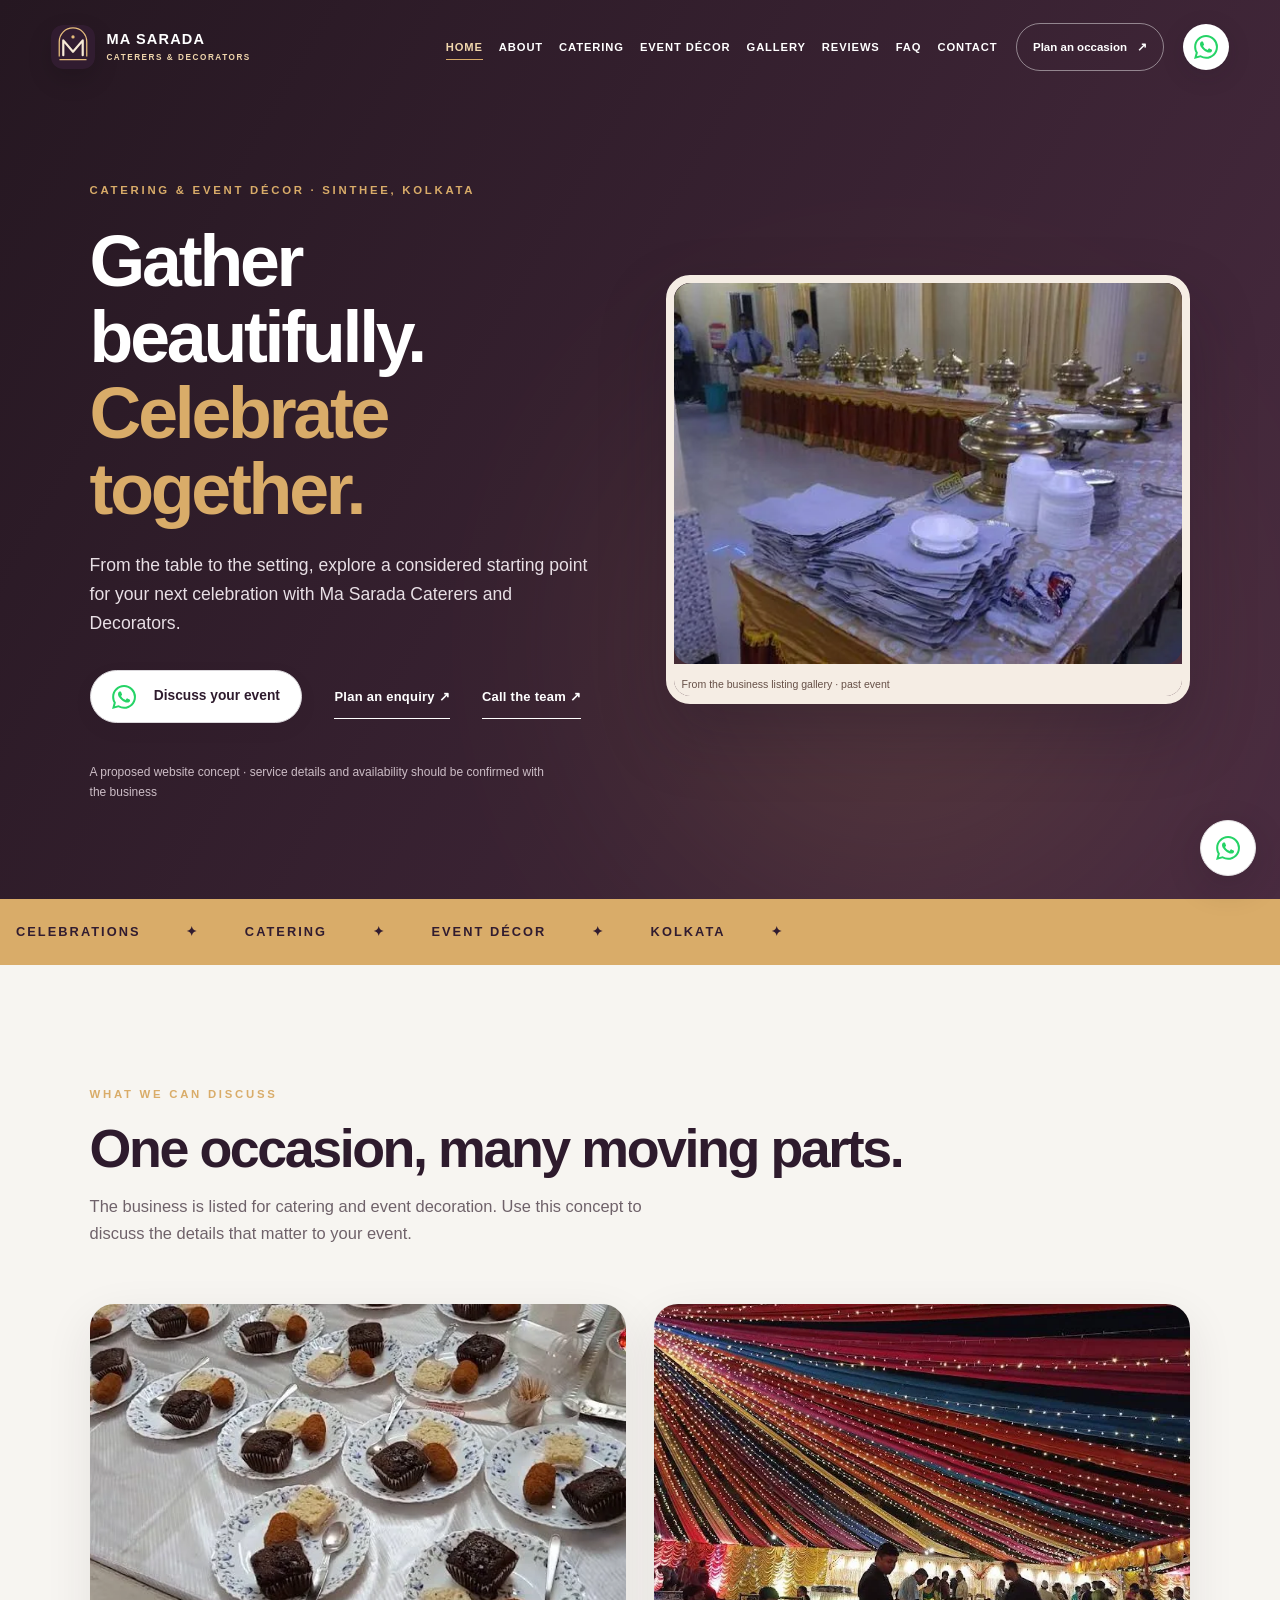
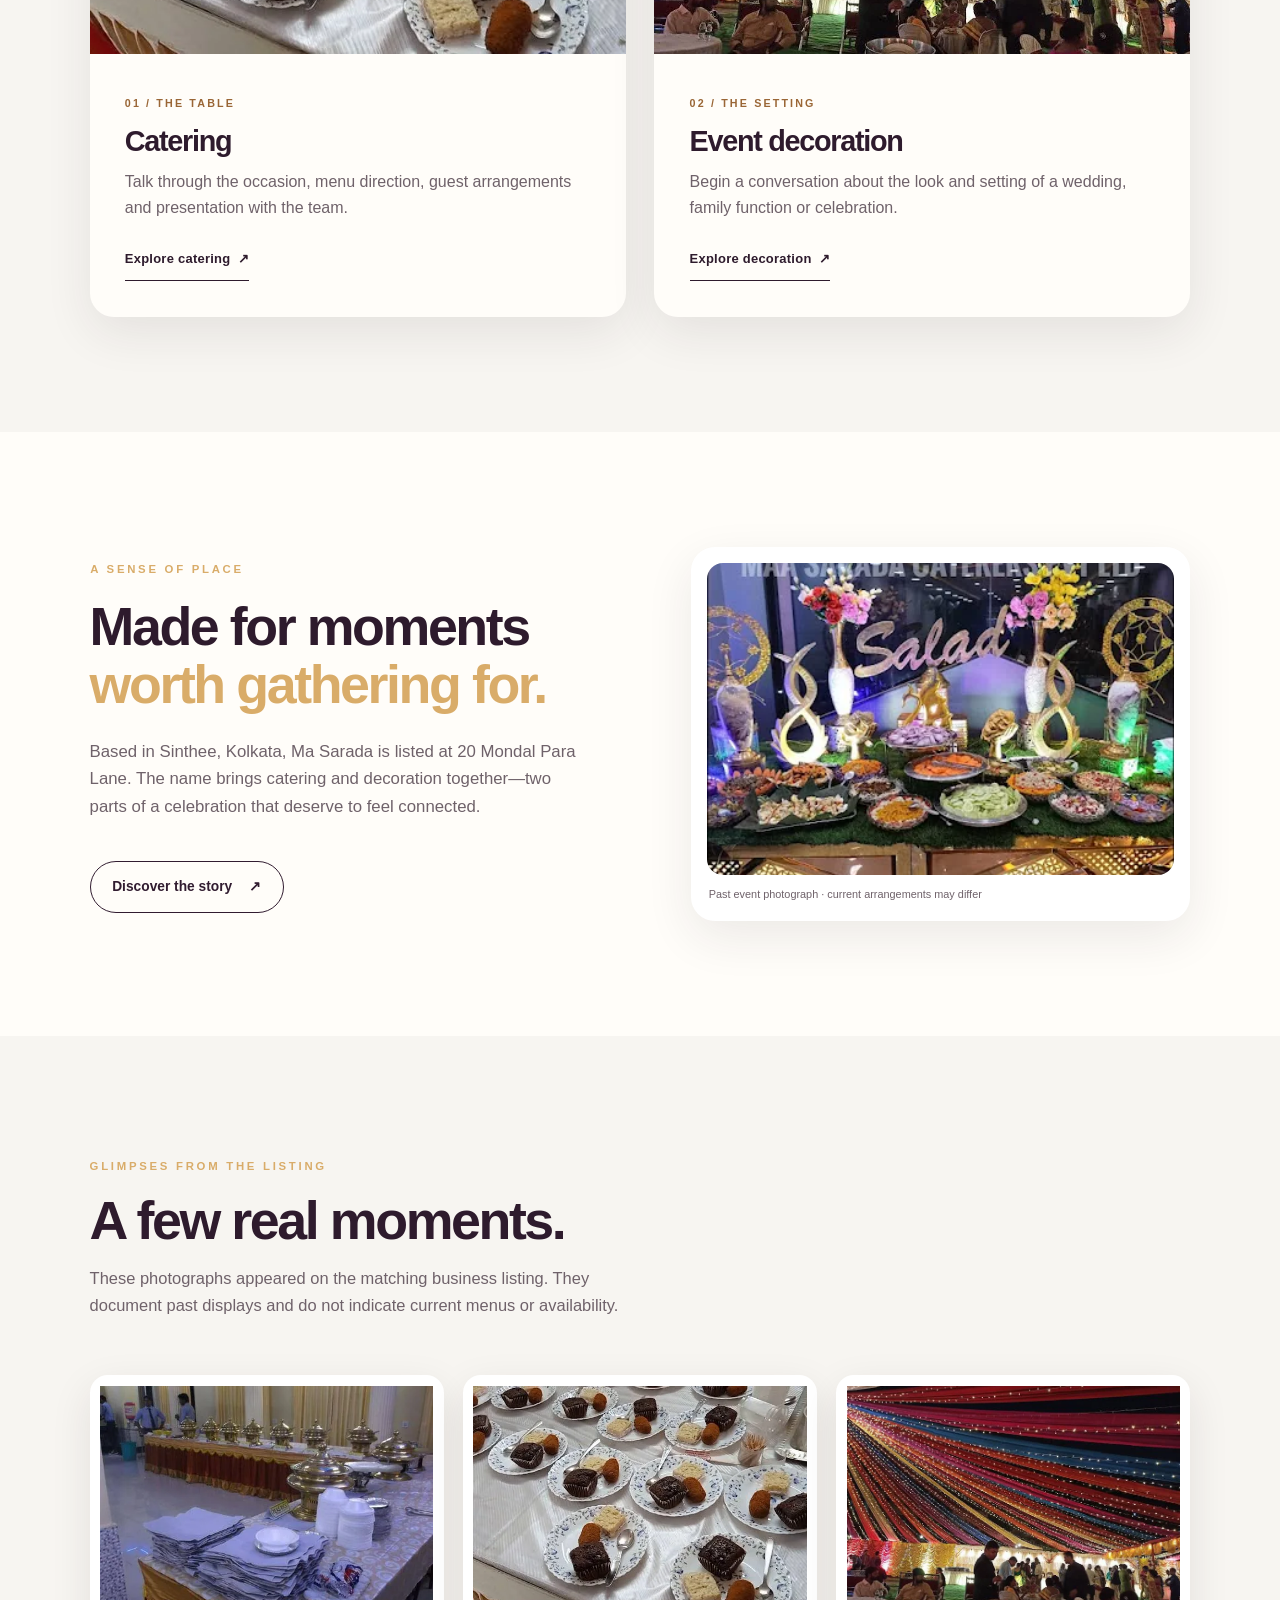
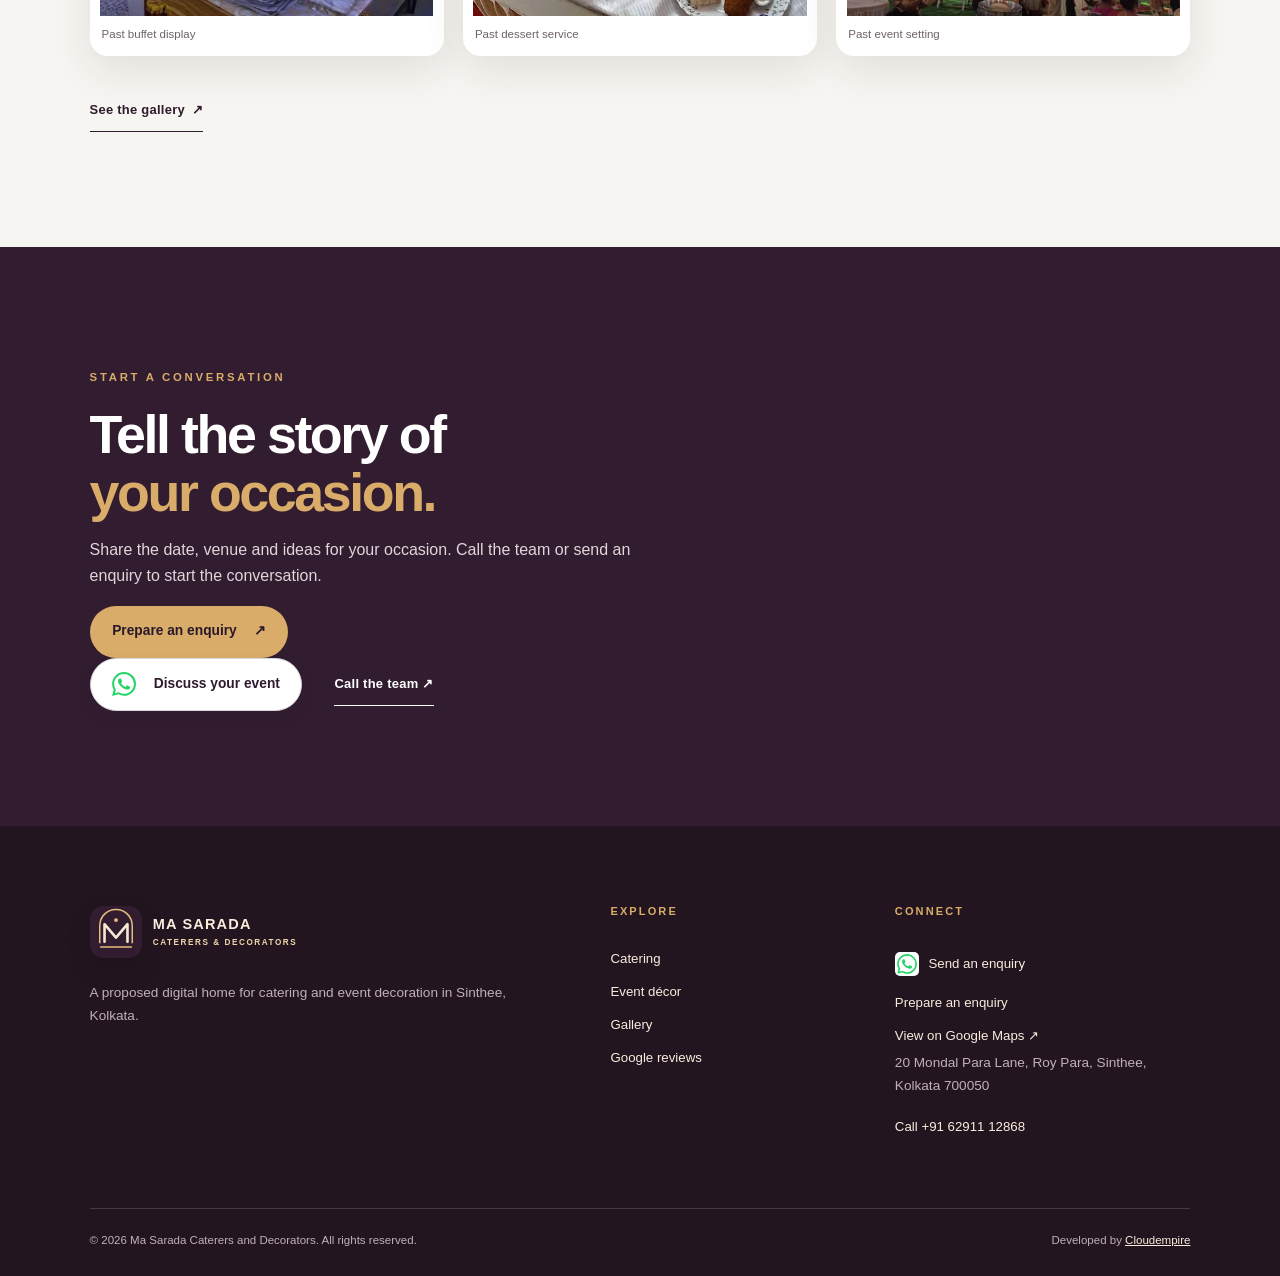
==== commit fb1cf63e: "Expand verified Google photo gallery and use genuine event imagery" ====
--- a/index.html
+++ b/index.html
@@ -4,6 +4,6 @@
 <section aria-label="Website sections" class="marquee"><div>CELEBRATIONS <span>✦</span> CATERING <span>✦</span> EVENT DÉCOR <span>✦</span> KOLKATA <span>✦</span></div></section>
 <section class="section cream"><div class="section-head reveal"><span class="eyebrow">WHAT WE CAN DISCUSS</span><h2>One occasion, many moving parts.</h2><p>The business is listed for catering and event decoration. Use this concept to discuss the details that matter to your event.</p></div>
 <div class="service-grid"><article class="service-card reveal"><div class="service-media"><img alt="Past catering display with plated sweets and desserts in the business gallery" class="" decoding="async" height="415" loading="lazy" src="real-dessert.webp" width="739"/></div><div class="service-copy"><span class="service-number">01 / THE TABLE</span><h3>Catering</h3><p>Talk through the occasion, menu direction, guest arrangements and presentation with the team.</p><a class="arrow-link" href="catering.html">Explore catering <span aria-hidden="true">↗</span></a></div></article><article class="service-card reveal"><div class="service-media"><img alt="Past decorated gathering beneath a colourful fabric canopy in the business gallery" class="" decoding="async" height="526" loading="lazy" src="real-event.webp" width="720"/></div><div class="service-copy"><span class="service-number">02 / THE SETTING</span><h3>Event decoration</h3><p>Begin a conversation about the look and setting of a wedding, family function or celebration.</p><a class="arrow-link" href="decor.html">Explore decoration <span aria-hidden="true">↗</span></a></div></article></div></section>
-<section class="section story-split"><div class="story-copy reveal"><span class="eyebrow">A SENSE OF PLACE</span><h2>Made for moments<br/><em>worth gathering for.</em></h2><p>Based in Sinthee, Kolkata, Ma Sarada is listed at 20 Mondal Para Lane. The name brings catering and decoration together—two parts of a celebration that deserve to feel connected.</p><a class="button button-outline" href="about.html">Discover the story <span aria-hidden="true">↗</span></a></div><figure class="illustration-frame reveal"><img alt="Illustration of a festive buffet with brass serving dishes and flowers" class="" decoding="async" height="1024" loading="lazy" src="illustration-buffet.webp" width="1536"/><figcaption>Concept illustration · not a photograph of Ma Sarada’s work</figcaption></figure></section>
+<section class="section story-split"><div class="story-copy reveal"><span class="eyebrow">A SENSE OF PLACE</span><h2>Made for moments<br/><em>worth gathering for.</em></h2><p>Based in Sinthee, Kolkata, Ma Sarada is listed at 20 Mondal Para Lane. The name brings catering and decoration together—two parts of a celebration that deserve to feel connected.</p><a class="button button-outline" href="about.html">Discover the story <span aria-hidden="true">↗</span></a></div><figure class="illustration-frame reveal"><img alt="Past salad display with decorative flowers and food platters" decoding="async" loading="lazy" width="381" height="290" src="google-photo-5.webp"/><figcaption>Past event photograph · current arrangements may differ</figcaption></figure></section>
 <section class="section cream"><div class="section-head reveal"><span class="eyebrow">GLIMPSES FROM THE LISTING</span><h2>A few real moments.</h2><p>These photographs appeared on the matching business listing. They document past displays and do not indicate current menus or availability.</p></div><div class="photo-row reveal"><figure><img alt="Past event buffet with covered dishes" class="" decoding="async" height="375" loading="lazy" src="real-buffet.webp" width="503"/><figcaption>Past buffet display</figcaption></figure><figure><img alt="Plated desserts at a past catered event" class="" decoding="async" height="415" loading="lazy" src="real-dessert.webp" width="739"/><figcaption>Past dessert service</figcaption></figure><figure><img alt="Past decorated event canopy with guests" class="" decoding="async" height="526" loading="lazy" src="real-event.webp" width="720"/><figcaption>Past event setting</figcaption></figure></div><a class="arrow-link" href="gallery.html">See the gallery <span aria-hidden="true">↗</span></a></section>
 <section class="section final-cta"><div class="reveal"><span class="eyebrow">START A CONVERSATION</span><h2>Tell the story of<br/><em>your occasion.</em></h2><p>Share the date, venue and ideas for your occasion. Call the team or send an enquiry to start the conversation.</p><a class="button button-gold" href="contact.html">Prepare an enquiry<span aria-hidden="true">↗</span></a><div class="actions"><a aria-label="Discuss your event on WhatsApp" class="button button-whatsapp" href="https://wa.me/916291112868?text=Hello%20Ma%20Sarada%2C%20I%20would%20like%20to%20discuss%20an%20event." rel="noopener noreferrer" target="_blank" title="Message Ma Sarada on WhatsApp"><img alt="" class="whatsapp-mark" height="24" src="whatsapp.svg" width="24"/><span>Discuss your event</span></a><a class="text-link" href="tel:+916291112868">Call the team ↗</a></div></div><div aria-hidden="true" class="cta-arch"></div></section></main><footer class="footer"><div class="footer-main"><div><a class="brand footer-brand" href="index.html"><img alt="" height="52" src="logo.svg" width="52"/><span>MA SARADA<small>CATERERS &amp; DECORATORS</small></span></a><p>A proposed digital home for catering and event decoration in Sinthee, Kolkata.</p></div><div><h2>Explore</h2><a href="catering.html">Catering</a><a href="decor.html">Event décor</a><a href="gallery.html">Gallery</a><a href="reviews.html">Google reviews</a></div><div><h2>Connect</h2><a aria-label="Send an enquiry on WhatsApp" class="footer-whatsapp" href="https://wa.me/916291112868?text=Hello%20Ma%20Sarada%2C%20I%20would%20like%20to%20discuss%20an%20event." rel="noopener noreferrer" target="_blank" title="Message Ma Sarada on WhatsApp"><img alt="" class="whatsapp-mark" height="24" src="whatsapp.svg" width="24"/><span>Send an enquiry</span></a><a href="contact.html">Prepare an enquiry</a><a aria-label="View Ma Sarada Caterers and Decorators on Google Maps" href="https://www.google.com/maps/place/MA+SARADA+CATERERS+AND+DECORATORS/@22.62875,88.3886978,17z/data=!4m6!3m5!1s0x39f89deec45384e9:0x9afb1048fc7a527e!8m2!3d22.62875!4d88.3886978!16s%2Fg%2F11fxdtw3sg" rel="noopener noreferrer" target="_blank">View on Google Maps ↗</a><p>20 Mondal Para Lane, Roy Para, Sinthee, Kolkata 700050</p><a class="phone-link" href="tel:+916291112868">Call +91 62911 12868</a></div></div><div class="footer-bottom"><span>© 2026 Ma Sarada Caterers and Decorators. All rights reserved.</span><span>Developed by <a href="https://cloudempire.tech/" rel="noopener noreferrer" target="_blank">Cloudempire</a></span></div></footer><script defer="" src="script.js"></script><a aria-label="Message Ma Sarada on WhatsApp" class="channel-icon whatsapp-float" href="https://wa.me/916291112868?text=Hello%20Ma%20Sarada%2C%20I%20would%20like%20to%20enquire." rel="noopener noreferrer" target="_blank" title="Message Ma Sarada on WhatsApp"><img alt="" class="whatsapp-mark" height="24" src="whatsapp.svg" width="24"/></a></body></html>
--- a/styles.css
+++ b/styles.css
@@ -1,4 +1,3 @@
-500;600;700&family=Playfair+Display:ital,wght@0,500;0,600;1,500&display=swap');
 :root{--ink:#2e1b2d;--aubergine:#311c30;--aubergine-2:#44263d;--gold:#d9ac69;--gold-light:#f0d6ac;--cream:#f6f0e7;--paper:#fffaf3;--sage:#78826a;--muted:#6f626a;--line:rgba(50,30,47,.16);--shadow:0 28px 70px rgba(47,28,45,.18)}
 *{box-sizing:border-box}html{scroll-behavior:smooth}body{margin:0;background:var(--paper);color:var(--ink);font-family:'DM Sans',Arial,sans-serif;font-size:16px;line-height:1.65}img{max-width:100%;display:block}a{color:inherit;text-decoration:none}button,input,textarea,select{font:inherit}button{cursor:pointer}h1,h2,h3,p,figure{margin-top:0}h1,h2,h3{font-family:'Playfair Display',Georgia,serif;font-weight:500;line-height:1.07}h1{font-size:clamp(3.8rem,7.4vw,8rem);letter-spacing:-.065em}h2{font-size:clamp(2.7rem,5vw,5.7rem);letter-spacing:-.055em}h3{font-size:2.1rem;letter-spacing:-.035em}em{font-weight:500;color:var(--gold);font-style:italic}p{max-width:62ch}a:focus-visible,button:focus-visible,input:focus-visible,textarea:focus-visible,select:focus-visible,summary:focus-visible{outline:3px solid #e19935;outline-offset:4px}.skip-link{position:absolute;z-index:999;top:-70px;left:1rem;background:#fff;padding:.75rem 1rem}.skip-link:focus{top:1rem}.intro-veil{position:fixed;z-index:200;inset:0;background:var(--aubergine);transform:translateY(-110%);pointer-events:none;animation:intro .9s cubic-bezier(.76,0,.24,1) both}@keyframes intro{0%{transform:translateY(0)}100%{transform:translateY(-110%)}}
 .site-header{position:absolute;z-index:50;top:0;left:0;right:0;min-height:94px;display:flex;align-items:center;gap:2rem;padding:1rem clamp(1.2rem,4vw,5.5rem);color:#fff}.brand{display:inline-flex;align-items:center;gap:.7rem;min-width:max-content;font-weight:700;letter-spacing:.12em;font-size:.91rem;line-height:1.1}.brand img{border-radius:12px;box-shadow:0 10px 25px rgba(0,0,0,.15)}.brand small{display:block;font-size:.51rem;letter-spacing:.19em;margin-top:.4rem;color:var(--gold-light)}nav{display:flex;align-items:center;gap:clamp(.55rem,1.25vw,1.6rem);margin-left:auto}nav a{position:relative;font-size:.71rem;font-weight:700;letter-spacing:.08em;text-transform:uppercase;padding:.55rem 0;white-space:nowrap;transition:color .2s}nav a:after{content:'';position:absolute;left:0;bottom:.3rem;width:0;height:1px;background:var(--gold);transition:width .25s}nav a:hover,nav a.active{color:var(--gold-light)}nav a:hover:after,nav a.active:after{width:100%}.header-action{border:1px solid rgba(255,255,255,.45);padding:.85rem 1rem;border-radius:100px;white-space:nowrap;font-size:.73rem;font-weight:700;transition:background .2s,transform .2s}.header-action span,.button span,.arrow-link span,.text-link span{margin-left:.45rem}.header-action:hover{background:rgba(255,255,255,.12);transform:translateY(-2px)}.menu-toggle{display:none;min-width:44px;min-height:44px;border:1px solid rgba(255,255,255,.45);border-radius:50%;background:transparent;color:#fff;padding:.8rem}.menu-toggle span{display:block;width:18px;height:2px;background:currentColor;margin:3px auto}
@@ -47,3 +46,5 @@
 @media(max-width:800px){.header-whatsapp{margin-left:auto}.menu-toggle{margin-left:0;width:44px;height:44px}.hero{grid-template-columns:1fr;padding-top:8rem;min-height:auto;gap:3rem}.hero-stage{min-height:0}.hero-photo{width:100%;max-width:570px}.hero-copy h1{font-size:clamp(3rem,7.5vw,5rem)}.hero-note{margin-top:2rem}.page-hero{padding-top:8rem}.page-hero h1{font-size:clamp(3rem,7.5vw,5rem)}.site-header{padding-left:5vw;padding-right:5vw}.contact-card,.enquiry-form{padding:1.6rem}}
 @media(max-width:540px){.hero{padding:7.5rem 1.2rem 3rem}.hero-copy h1{font-size:clamp(2.7rem,10.8vw,3.7rem)}.hero-copy .actions{gap:1rem}.hero-stage{min-height:0}.hero-photo{width:100%;border-width:6px}.hero-copy>p{font-size:1rem}.section{padding:4.5rem 1.2rem}.page-hero h1{font-size:clamp(2.7rem,10.8vw,3.7rem)}.site-header{gap:.5rem;padding:1rem 1.2rem}.brand small{letter-spacing:.12em}.brand{gap:.5rem;min-width:0}.channel-icon{width:44px;height:44px;min-width:44px}.whatsapp-float{width:54px;height:54px;right:16px;bottom:16px}.contact-card,.enquiry-form{padding:1.4rem}.footer-bottom{padding-right:3rem}}
 @media(prefers-reduced-motion:reduce){html{scroll-behavior:auto}.reveal.is-visible{animation:none}.hero-photo:hover,.channel-icon:hover,.button:hover,.service-card:hover{transform:none}::view-transition-old(root),::view-transition-new(root){animation:none}}
+
+.hero-photo img,.illustration-frame img{height:auto}
